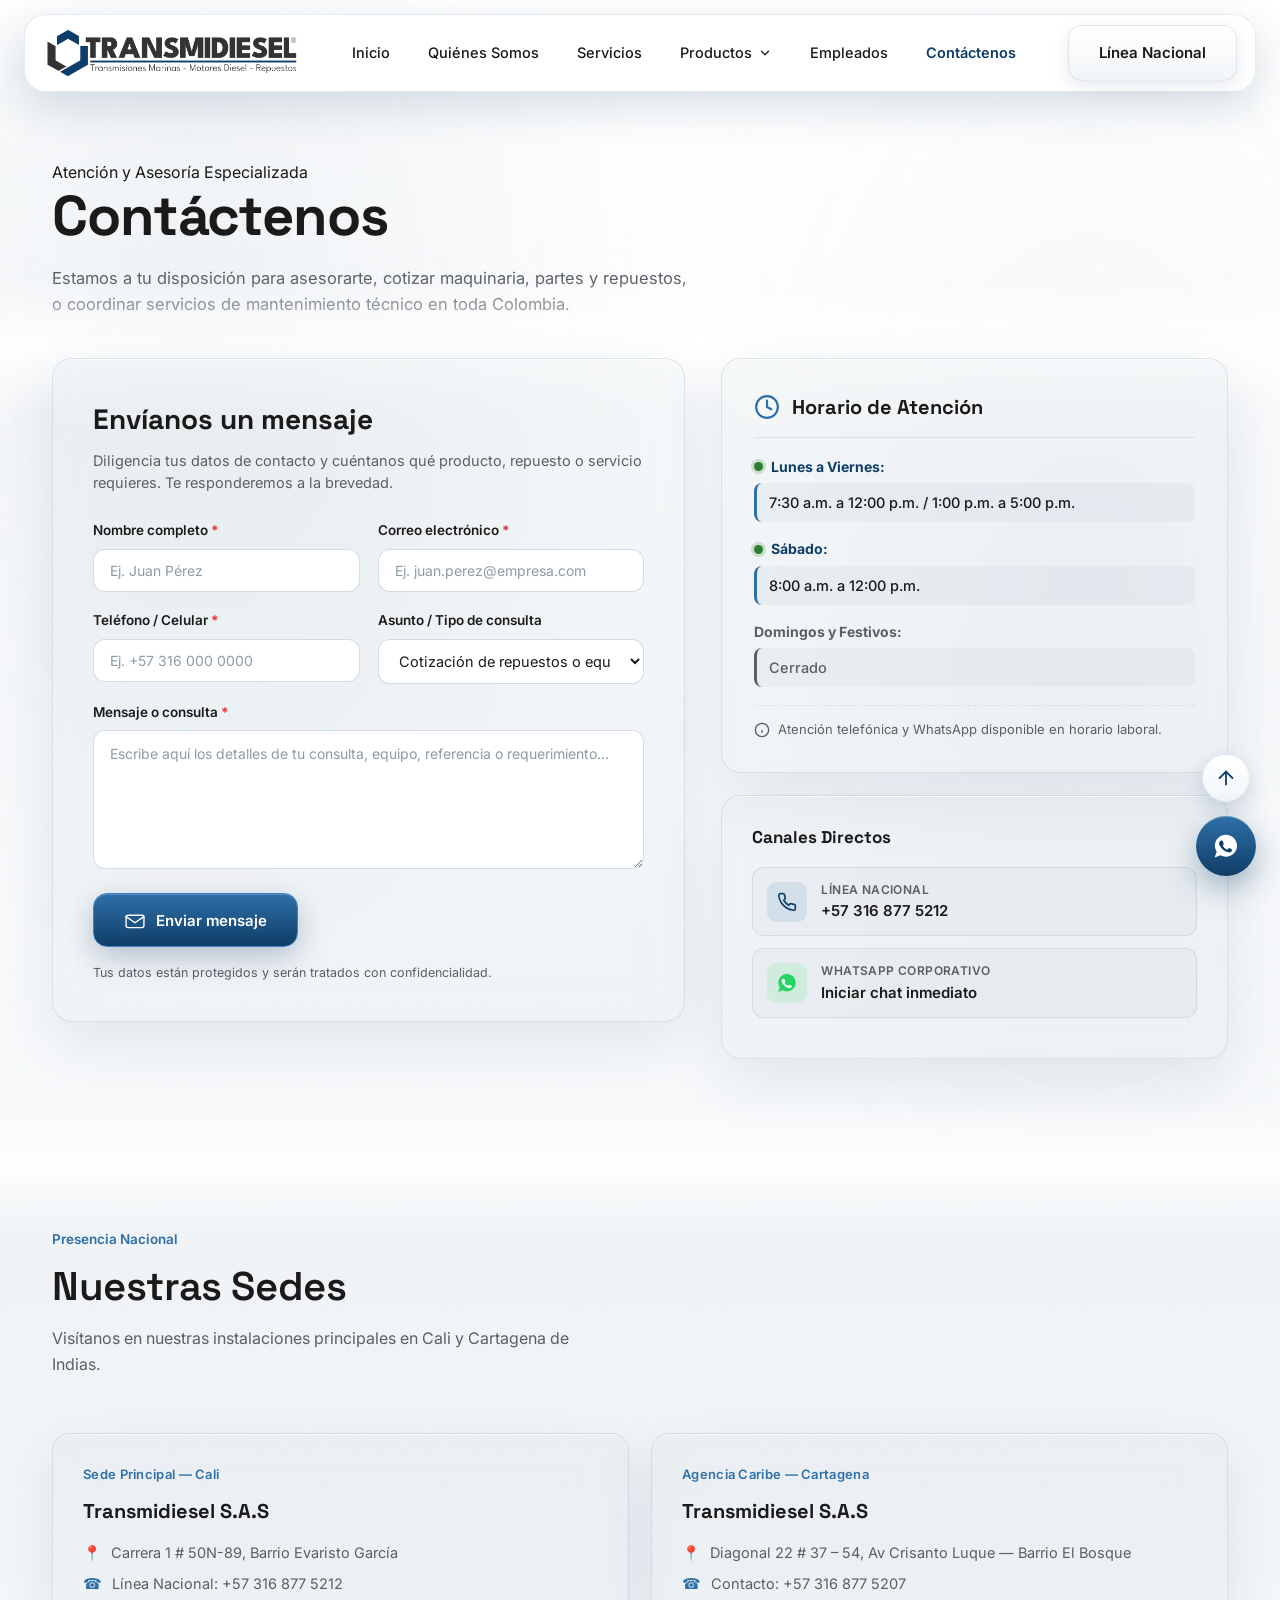
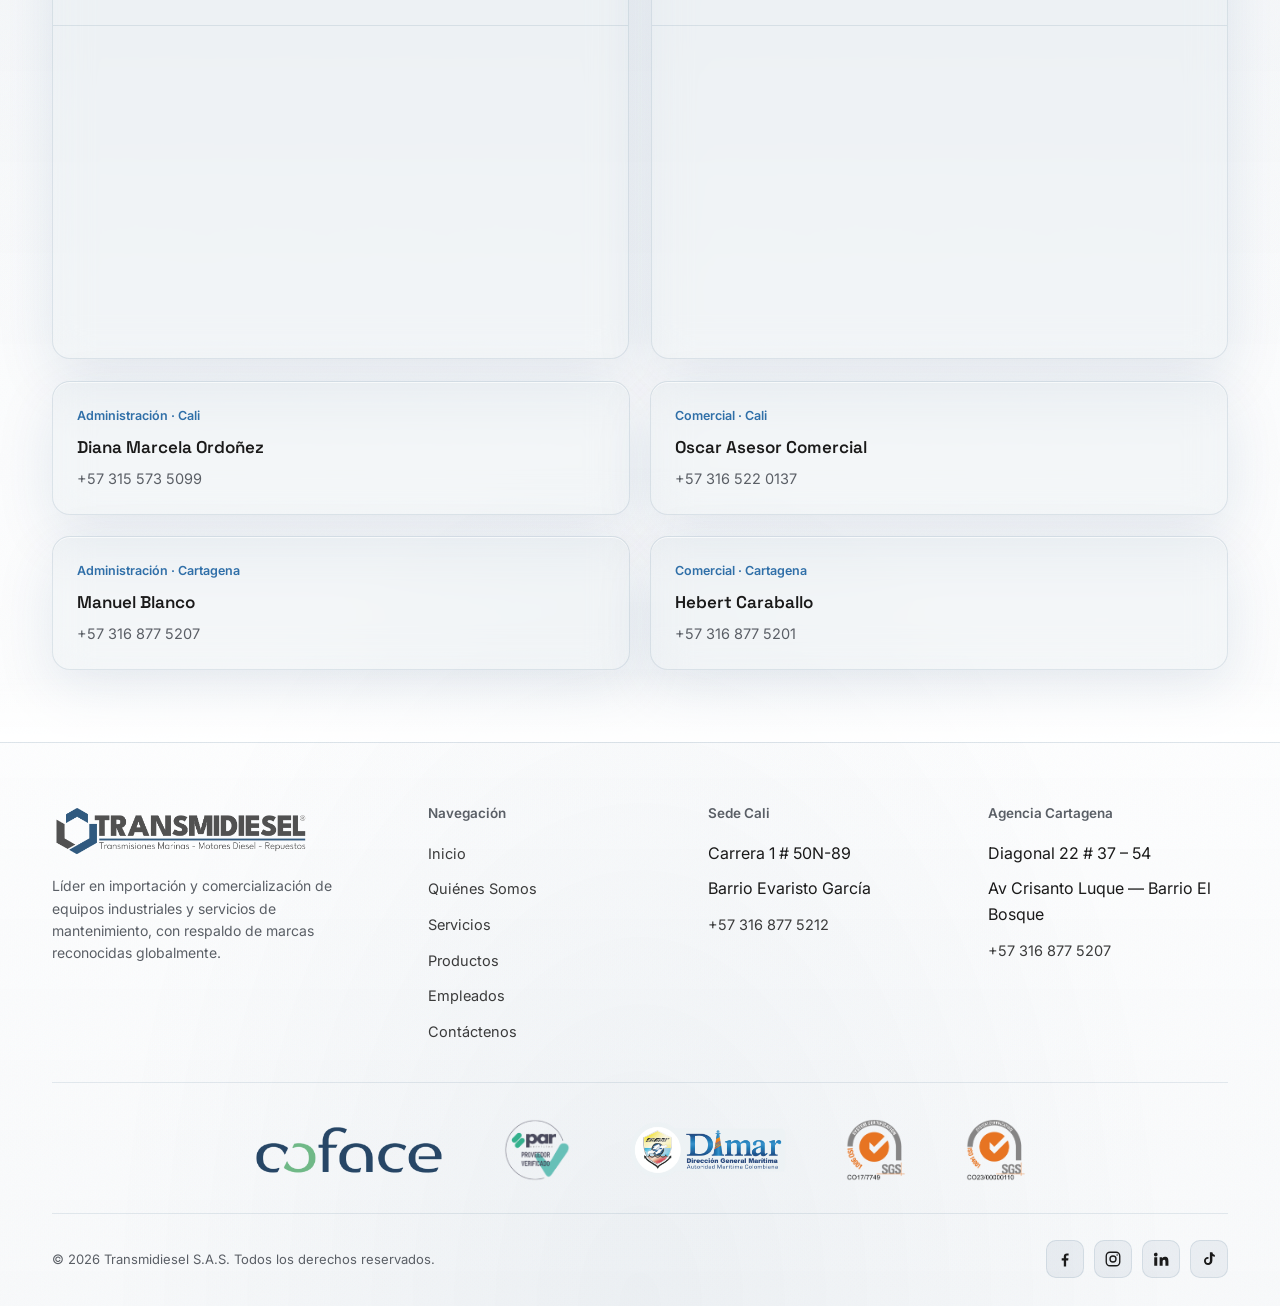
==== contactenos/index.html @ a4038ad3 "Backend admin, API, imagenes hero, carpetas en minuscula y limpieza" ====
<!DOCTYPE html>
<html lang="es">
<head>
<meta charset="UTF-8">
<meta name="viewport" content="width=device-width, initial-scale=1.0">
<title>Contáctenos — Transmidiesel S.A.S</title>
<link rel="preconnect" href="https://fonts.googleapis.com">
<link rel="preconnect" href="https://fonts.gstatic.com" crossorigin>
<link href="https://fonts.googleapis.com/css2?family=Space+Grotesk:wght@400;500;600;700&family=Inter:wght@400;500;600;700&display=swap" rel="stylesheet">
<link rel="stylesheet" href="../styles.css">
<link rel="icon" type="image/png" sizes="32x32" href="../logos/favicon_io/favicon-32x32.png">
<link rel="icon" type="image/png" sizes="16x16" href="../logos/favicon_io/favicon-16x16.png">
<link rel="apple-touch-icon" sizes="180x180" href="../logos/favicon_io/apple-touch-icon.png">
<link rel="manifest" href="../logos/favicon_io/site.webmanifest">
</head>
<body>

<div class="page-transition" id="pageTransition"></div>

<!-- ================= NAVBAR ================= -->
<header class="nav nav-solid" id="navHeader">
  <div class="nav-shell">
    <div class="wrap nav-inner">
      <div class="logo-wrap">
        <a href="../" class="logo-box">
          <img src="../logos/Logo.png" alt="Transmidiesel" onerror="this.style.display='none'; this.nextElementSibling.style.display='flex';">
          <div class="logo-fallback" style="display:none;">LOGO<br>.PNG</div>
        </a>
      </div>
      <nav class="links">
        <a href="../">Inicio</a>
        <a href="../quienes-somos/">Quiénes Somos</a>
        <a href="../servicios/">Servicios</a>
        <a href="../productos/" class="mega-trigger" id="megaBtn" aria-haspopup="true" aria-expanded="false" aria-controls="megaMenu">Productos <svg class="mega-chev" viewBox="0 0 24 24" fill="none" stroke="currentColor" stroke-width="2.2" stroke-linecap="round" stroke-linejoin="round" aria-hidden="true"><path d="m6 9 6 6 6-6"/></svg></a>
        <a href="../empleados/">Empleados</a>
        <a href="./" class="active">Contáctenos</a>
      </nav>
      <div class="nav-cta">
        <a href="tel:+573168775212" class="neu-btn ghost magnetic">Línea Nacional</a>
        <button class="burger" id="burgerBtn" aria-label="Abrir menú"><span></span></button>
      </div>
    </div>

    <!-- MEGA MENÚ · PRODUCTOS -->
    <div class="mega-menu" id="megaMenu" role="region" aria-label="Menú de productos">
      <div class="mega-grid">
        <div class="mega-feature">
          <span class="mega-eyebrow">Catálogo</span>
          <h4>Equipos industriales y repuestos</h4>
          <p>Importación y comercialización de equipos con respaldo de marcas reconocidas globalmente y amplio stock.</p>
          <a href="../productos/" class="mega-feature-btn">Ver todo el catálogo
            <svg viewBox="0 0 24 24" fill="none" stroke="currentColor" stroke-width="2.2" stroke-linecap="round" stroke-linejoin="round" aria-hidden="true"><path d="M5 12h14M13 6l6 6-6 6"/></svg>
          </a>
        </div>

        <div class="mega-cat">
          <div class="mega-cat-title"><span class="mega-ic"><svg viewBox="0 0 24 24" fill="none" stroke="currentColor" stroke-width="1.7" stroke-linecap="round" stroke-linejoin="round" aria-hidden="true"><path d="M3 20l6-8 4 4 8-11"/><path d="M14 5h6v6"/></svg></span><strong>Por sector</strong></div>
          <a href="../productos/#naval">Naval</a>
          <a href="../productos/#agricola">Agrícola</a>
          <a href="../productos/#petrolero">Petrolero</a>
          <a href="../productos/#minero">Minero</a>
          <a href="../productos/" class="view-all">Ver todos</a>
        </div>

        <div class="mega-cat">
          <div class="mega-cat-title"><span class="mega-ic"><svg viewBox="0 0 24 24" fill="none" stroke="currentColor" stroke-width="1.7" stroke-linecap="round" stroke-linejoin="round" aria-hidden="true"><path d="M12 3 4 7v6c0 4 3.4 7 8 8 4.6-1 8-4 8-8V7l-8-4z"/><path d="m9 12 2 2 4-4"/></svg></span><strong>Marcas</strong></div>
          <a href="../productos/#oxe-marine">OXE Marine</a>
          <a href="../productos/#duramax">Duramax®</a>
          <a href="../#marcas">Todas las marcas</a>
          <a href="../productos/" class="view-all">Ver todas</a>
        </div>

        <div class="mega-cat">
          <div class="mega-cat-title"><span class="mega-ic"><svg viewBox="0 0 24 24" fill="none" stroke="currentColor" stroke-width="1.7" stroke-linecap="round" stroke-linejoin="round" aria-hidden="true"><path d="M14.7 6.3a4 4 0 0 0-5.4 5.4L3 18l3 3 6.3-6.3a4 4 0 0 0 5.4-5.4l-2.6 2.6-2.4-.6-.6-2.4 2.6-2.6z"/></svg></span><strong>Servicios</strong></div>
          <a href="../servicios/#reparacion">Reparación y mantenimiento</a>
          <a href="../servicios/#alquiler">Alquiler de equipos</a>
          <a href="../servicios/#repuestos">Venta de equipos y repuestos</a>
          <a href="../servicios/" class="view-all">Ver todos</a>
        </div>

        <div class="mega-special">
          <a href="../contactenos/" class="special-card">
            <span class="mega-ic"><svg viewBox="0 0 24 24" fill="none" stroke="currentColor" stroke-width="1.7" stroke-linecap="round" stroke-linejoin="round" aria-hidden="true"><path d="M4 5h16v11H8l-4 4V5z"/></svg></span>
            <span><strong>Cotiza tu equipo</strong><small>Te asesoramos sin compromiso</small></span>
          </a>
          <a href="../servicios/" class="special-card">
            <span class="mega-ic"><svg viewBox="0 0 24 24" fill="none" stroke="currentColor" stroke-width="1.7" stroke-linecap="round" stroke-linejoin="round" aria-hidden="true"><circle cx="12" cy="12" r="3"/><path d="M12 2v3M12 19v3M2 12h3M19 12h3M4.9 4.9 7 7M17 17l2.1 2.1M19.1 4.9 17 7M7 17l-2.1 2.1"/></svg></span>
            <span><strong>Servicio técnico</strong><small>Taller y soporte especializado</small></span>
          </a>
        </div>
      </div>
    </div>
  </div>
</header>

<div class="page-content" id="pageContent">

<div class="bg-mesh"></div>
<div class="grain"></div>
<div class="cursor-glow" id="cursorGlow"></div>

<!-- ================= HERO ================= -->
<section class="page-hero contact-hero">
  <div class="wrap">
    <span class="kicker">Atención y Asesoría Especializada</span>
    <h1>Contáctenos</h1>
    <p>Estamos a tu disposición para asesorarte, cotizar maquinaria, partes y repuestos, o coordinar servicios de mantenimiento técnico en toda Colombia.</p>
  </div>
</section>

<!-- ================= FORMULARIO + HORARIOS ================= -->
<section style="padding-top:10px;padding-bottom:50px;">
  <div class="wrap">
    <div class="contact-main-grid">

      <!-- Columna Izquierda: Formulario conectado a Google Sheets y Correo -->
      <div class="contact-form-card glass reveal">
        <h2>Envíanos un mensaje</h2>
        <p class="form-desc">Diligencia tus datos de contacto y cuéntanos qué producto, repuesto o servicio requieres. Te responderemos a la brevedad.</p>

        <form id="contactForm" novalidate>
          <div class="form-row">
            <div class="form-group">
              <label for="nombre" class="form-label">Nombre completo <span class="form-req">*</span></label>
              <input type="text" id="nombre" name="nombre" class="form-input" placeholder="Ej. Juan Pérez" required>
            </div>
            <div class="form-group">
              <label for="correo" class="form-label">Correo electrónico <span class="form-req">*</span></label>
              <input type="email" id="correo" name="correo" class="form-input" placeholder="Ej. juan.perez@empresa.com" required>
            </div>
          </div>

          <div class="form-row">
            <div class="form-group">
              <label for="telefono" class="form-label">Teléfono / Celular <span class="form-req">*</span></label>
              <input type="tel" id="telefono" name="telefono" class="form-input" placeholder="Ej. +57 316 000 0000" required>
            </div>
            <div class="form-group">
              <label for="asunto" class="form-label">Asunto / Tipo de consulta</label>
              <select id="asunto" name="asunto" class="form-select">
                <option value="Cotización de repuestos o equipos">Cotización de repuestos o equipos</option>
                <option value="Mantenimiento y taller de servicios">Mantenimiento y taller de servicios</option>
                <option value="Consulta sobre marcas distribuidas">Consulta sobre marcas distribuidas</option>
                <option value="Asesoría técnica industrial o marina">Asesoría técnica industrial o marina</option>
                <option value="Otra consulta">Otra consulta</option>
              </select>
            </div>
          </div>

          <div class="form-group">
            <label for="mensaje" class="form-label">Mensaje o consulta <span class="form-req">*</span></label>
            <textarea id="mensaje" name="mensaje" class="form-textarea" rows="5" placeholder="Escribe aquí los detalles de tu consulta, equipo, referencia o requerimiento..." required></textarea>
          </div>

          <div class="form-actions">
            <button type="submit" class="neu-btn primary magnetic send-btn" id="submitBtn">
              <span class="send-icon" aria-hidden="true">
                <!-- Sobre cerrado -->
                <svg class="ic-envelope" viewBox="0 0 32 32" fill="none">
                  <rect x="3" y="9" width="26" height="18" rx="3" stroke="currentColor" stroke-width="2"/>
                  <path class="envelope-flap" d="M3 11l13 9 13-9" stroke="currentColor" stroke-width="2" stroke-linecap="round" stroke-linejoin="round"/>
                </svg>
                <!-- Líneas de movimiento -->
                <span class="speed-lines">
                  <span></span><span></span><span></span>
                </span>
                <!-- Check de éxito -->
                <svg class="ic-check" viewBox="0 0 32 32" fill="none">
                  <path d="M6 17l6 6 14-14" stroke="currentColor" stroke-width="3" stroke-linecap="round" stroke-linejoin="round"/>
                </svg>
              </span>
              <span id="btnText">Enviar mensaje</span>
            </button>
            <span style="font-size:12.5px;color:var(--metal-light);">Tus datos están protegidos y serán tratados con confidencialidad.</span>
          </div>

          <!-- Mensajes dinámicos de estado -->
          <div id="formStatus" class="form-status" style="display:none;" role="alert"></div>
        </form>
      </div>

      <!-- Columna Derecha: Horarios de atención y canales directos -->
      <div class="contact-side-stack reveal">

        <!-- Tarjeta de Horario de Atención -->
        <div class="hours-card glass">
          <div class="hours-head">
            <svg viewBox="0 0 24 24" width="26" height="26" fill="none" stroke="currentColor" stroke-width="2" stroke-linecap="round" stroke-linejoin="round" aria-hidden="true">
              <circle cx="12" cy="12" r="10"/>
              <polyline points="12 6 12 12 16 14"/>
            </svg>
            <h3>Horario de Atención</h3>
          </div>

          <div class="hours-list">
            <div class="hours-item">
              <span class="hours-day">
                <span class="hours-dot-online"></span> Lunes a Viernes:
              </span>
              <span class="hours-time">7:30 a.m. a 12:00 p.m. / 1:00 p.m. a 5:00 p.m.</span>
            </div>

            <div class="hours-item">
              <span class="hours-day">
                <span class="hours-dot-online"></span> Sábado:
              </span>
              <span class="hours-time">8:00 a.m. a 12:00 p.m.</span>
            </div>

            <div class="hours-item">
              <span class="hours-day" style="color:var(--metal-light);">
                Domingos y Festivos:
              </span>
              <span class="hours-time" style="background:rgba(120,140,160,0.06);border-left-color:var(--metal-light);color:var(--metal-light);">
                Cerrado
              </span>
            </div>
          </div>

          <div class="hours-note">
            <svg viewBox="0 0 24 24" width="16" height="16" fill="none" stroke="currentColor" stroke-width="2"><circle cx="12" cy="12" r="10"/><line x1="12" y1="16" x2="12" y2="12"/><line x1="12" y1="8" x2="12.01" y2="8"/></svg>
            <span>Atención telefónica y WhatsApp disponible en horario laboral.</span>
          </div>
        </div>

        <!-- Tarjeta de Canales Rápidos -->
        <div class="quick-channels-card glass">
          <h4>Canales Directos</h4>

          <a href="tel:+573168775212" class="channel-row">
            <div class="channel-ic">
              <svg viewBox="0 0 24 24" width="20" height="20" fill="none" stroke="currentColor" stroke-width="2" stroke-linecap="round" stroke-linejoin="round"><path d="M22 16.92v3a2 2 0 0 1-2.18 2 19.79 19.79 0 0 1-8.63-3.07 19.5 19.5 0 0 1-6-6 19.79 19.79 0 0 1-3.07-8.67A2 2 0 0 1 4.11 2h3a2 2 0 0 1 2 1.72 12.84 12.84 0 0 0 .7 2.81 2 2 0 0 1-.45 2.11L8.09 9.91a16 16 0 0 0 6 6l1.27-1.27a2 2 0 0 1 2.11-.45 12.84 12.84 0 0 0 2.81.7A2 2 0 0 1 22 16.92z"/></svg>
            </div>
            <div class="channel-info">
              <span class="channel-title">Línea Nacional</span>
              <span class="channel-val">+57 316 877 5212</span>
            </div>
          </a>

          <a href="https://wa.me/573168775212" target="_blank" rel="noopener" class="channel-row">
            <div class="channel-ic" style="background:rgba(37,211,102,0.12);color:#25d366;">
              <svg viewBox="0 0 32 32" width="22" height="22" fill="currentColor"><path d="M16 3C9 3 3.3 8.6 3.3 15.5c0 2.6.8 5 2.1 7L3 29l6.7-2.3c1.9 1 4.1 1.6 6.3 1.6 7 0 12.7-5.6 12.7-12.5S23 3 16 3z"/><path d="M12.1 10.4c-.3-.7-.6-.7-.9-.7h-.7c-.3 0-.7.1-1 .5-.3.4-1.3 1.2-1.3 3s1.3 3.5 1.5 3.7c.2.3 2.5 4 6.2 5.5 3 1.2 3.6 1 4.3.9.7-.1 2.1-.8 2.4-1.6.3-.8.3-1.5.2-1.6-.1-.2-.3-.3-.7-.5s-2.1-1.1-2.4-1.2c-.3-.1-.6-.2-.8.2-.2.4-.9 1.2-1.1 1.4-.2.2-.4.3-.7.1-.4-.2-1.5-.6-2.8-1.8-1-1-1.7-2.1-1.9-2.5-.2-.4 0-.6.2-.8l.5-.6c.1-.2.2-.3.3-.5.1-.2 0-.4 0-.6 0-.2-.7-1.9-1-2.7z" fill="#ffffff"/></svg>
            </div>
            <div class="channel-info">
              <span class="channel-title">WhatsApp Corporativo</span>
              <span class="channel-val">Iniciar chat inmediato</span>
            </div>
          </a>
        </div>

      </div>

    </div>
  </div>
</section>

<!-- ================= SEDES CON MAPAS ================= -->
<section class="tint" style="padding-top:60px;">
  <div class="wrap">
    <div class="section-head reveal">
      <span class="kicker">Presencia Nacional</span>
      <h2>Nuestras Sedes</h2>
      <p>Visítanos en nuestras instalaciones principales en Cali y Cartagena de Indias.</p>
    </div>

    <div class="sede-grid">
      <!-- Sede Cali -->
      <div class="sede-card glass reveal">
        <div class="sede-info">
          <span class="sede-kicker">Sede Principal — Cali</span>
          <h3>Transmidiesel S.A.S</h3>
          <div class="sede-line"><span class="ic">📍</span> Carrera 1 # 50N-89, Barrio Evaristo García</div>
          <div class="sede-line"><span class="ic">☎</span> Línea Nacional: +57 316 877 5212</div>
        </div>
        <div class="sede-map">
          <iframe src="https://www.google.com/maps/embed?pb=!1m18!1m12!1m3!1d3982.480851922681!2d-76.50763982416072!3d3.475367796499033!2m3!1f0!2f0!3f0!3m2!1i1024!2i768!4f13.1!3m3!1m2!1s0x8e30a62cfff209bb%3A0xbefb05c4becedb21!2sTransmidiesel%20Cali!5e0!3m2!1ses!2sco!4v1789768178789!5m2!1ses!2sco" width="600" height="450" style="border:0;" allowfullscreen="" loading="lazy" referrerpolicy="strict-origin-when-cross-origin" title="Mapa Sede Cali"></iframe>
        </div>
      </div>

      <!-- Sede Cartagena -->
      <div class="sede-card glass reveal">
        <div class="sede-info">
          <span class="sede-kicker">Agencia Caribe — Cartagena</span>
          <h3>Transmidiesel S.A.S</h3>
          <div class="sede-line"><span class="ic">📍</span> Diagonal 22 # 37 – 54, Av Crisanto Luque — Barrio El Bosque</div>
          <div class="sede-line"><span class="ic">☎</span> Contacto: +57 316 877 5207</div>
        </div>
        <div class="sede-map">
          <iframe src="https://www.google.com/maps/embed?pb=!1m18!1m12!1m3!1d245.26278235061307!2d-75.52076325154513!3d10.405325076502088!2m3!1f0!2f0!3f0!3m2!1i1024!2i768!4f13.1!3m3!1m2!1s0x8ef6258ebc8a871b%3A0xaf5182d52c8b5cd9!2sTransmidiesel%20Cartagena!5e0!3m2!1ses!2sco!4v1790352927681!5m2!1ses!2sco" width="600" height="450" style="border:0;" allowfullscreen="" loading="lazy" referrerpolicy="strict-origin-when-cross-origin" title="Mapa Sede Cartagena"></iframe>
        </div>
      </div>
    </div>

    <!-- Contactos de asesores -->
    <div class="contact-grid">
      <div class="contact-card glass reveal">
        <div class="role">Administración · Cali</div>
        <div class="person">Diana Marcela Ordoñez</div>
        <div class="phone"><a href="tel:+573155735099">+57 315 573 5099</a></div>
      </div>
      <div class="contact-card glass reveal">
        <div class="role">Comercial · Cali</div>
        <div class="person">Oscar Asesor Comercial</div>
        <div class="phone"><a href="tel:+573165220137">+57 316 522 0137</a></div>
      </div>
      <div class="contact-card glass reveal">
        <div class="role">Administración · Cartagena</div>
        <div class="person">Manuel Blanco</div>
        <div class="phone"><a href="tel:+573168775207">+57 316 877 5207</a></div>
      </div>
      <div class="contact-card glass reveal">
        <div class="role">Comercial · Cartagena</div>
        <div class="person">Hebert Caraballo</div>
        <div class="phone"><a href="tel:+573168775201">+57 316 877 5201</a></div>
      </div>
    </div>
  </div>
</section>

<!-- ================= FOOTER ================= -->
<footer>
  <div class="wrap">
    <div class="footer-grid">
      <div>
        <div class="logo-wrap" style="margin-bottom:16px;">
          <a href="../" class="logo-box">
            <img src="../logos/Logo.png" alt="Transmidiesel" onerror="this.style.display='none'; this.nextElementSibling.style.display='flex';">
            <div class="logo-fallback" style="display:none;">LOGO<br>.PNG</div>
          </a>
        </div>
        <p style="color:var(--metal-light);font-size:14px;max-width:320px;">
          Líder en importación y comercialización de equipos industriales y servicios de mantenimiento, con respaldo de marcas reconocidas globalmente.
        </p>
      </div>
      <div>
        <h4>Navegación</h4>
        <ul>
          <li><a href="../">Inicio</a></li>
          <li><a href="../quienes-somos/">Quiénes Somos</a></li>
          <li><a href="../servicios/">Servicios</a></li>
          <li><a href="../productos/">Productos</a></li>
          <li><a href="../empleados/">Empleados</a></li>
          <li><a href="./">Contáctenos</a></li>
        </ul>
      </div>
      <div>
        <h4>Sede Cali</h4>
        <ul>
          <li>Carrera 1 # 50N-89</li>
          <li>Barrio Evaristo García</li>
          <li><a href="tel:+573168775212">+57 316 877 5212</a></li>
        </ul>
      </div>
      <div>
        <h4>Agencia Cartagena</h4>
        <ul>
          <li>Diagonal 22 # 37 – 54</li>
          <li>Av Crisanto Luque — Barrio El Bosque</li>
          <li><a href="tel:+573168775207">+57 316 877 5207</a></li>
        </ul>
      </div>
    </div>

    <!-- Fila de certificados organizada en la parte inferior -->
    <div class="footer-certs-strip">
      <div class="footer-certs">
        <a href="https://drive.google.com/file/d/1tUCS5XpRbFDOzavGLTw8GLl5oagov1KM/view" target="_blank" rel="noopener" class="footer-cert" aria-label="Certificación Coface" title="Certificado Coface">
          <img src="../Certificados/coface.png" alt="Coface">
        </a>
        <a href="https://drive.google.com/file/d/19A8tL2YiLWpuYOBLWedSsei4WFTLczVw/view" target="_blank" rel="noopener" class="footer-cert" aria-label="Certificación PAR Servicios" title="Certificado PAR Servicios">
          <img src="../Certificados/par.png" alt="PAR">
        </a>
        <a href="https://drive.google.com/file/d/1pvsPGOfZW7c02YCRyURUdB-tuwCg8caQ/view" target="_blank" rel="noopener" class="footer-cert" aria-label="Licencia DIMAR" title="Licencia DIMAR">
          <img src="../Certificados/dimar logo.png" alt="DIMAR">
        </a>
        <a href="https://www.sgs.com/en/certified-clients-and-products/verify-certificate?id=5d58a8f4-052a-4752-a21d-c325ac1fa388" target="_blank" rel="noopener" class="footer-cert" aria-label="Certificación SGS ISO 9001" title="Certificación SGS ISO 9001">
          <img src="../Certificados/ISO-9001.png" alt="ISO 9001">
        </a>
        <a href="https://www.sgs.com/en/certified-clients-and-products/verify-certificate?id=2b3816a8-7ab1-468b-b4c7-d334e0a2586e" target="_blank" rel="noopener" class="footer-cert" aria-label="Certificación SGS ISO 14001" title="Certificación SGS ISO 14001">
          <img src="../Certificados/ISO-14001.png" alt="ISO 14001">
        </a>
      </div>
    </div>

    <div class="footer-bottom">
      <span>© 2026 Transmidiesel S.A.S. Todos los derechos reservados.</span>
      <div class="social-row" aria-label="Redes sociales Transmidiesel">
        <a href="https://www.facebook.com/Transmidiesel" target="_blank" rel="noopener" aria-label="Facebook" title="Facebook">
          <svg viewBox="0 0 24 24" width="18" height="18" fill="currentColor" aria-hidden="true"><path d="M13.5 22v-8h2.7l.4-3.1h-3.1V8.9c0-.9.3-1.5 1.6-1.5h1.7V4.6c-.3 0-1.3-.1-2.4-.1-2.4 0-4 1.5-4 4.1v2.3H7.6V14h2.8v8h3.1z"/></svg>
        </a>
        <a href="https://www.instagram.com/transmidiesel/" target="_blank" rel="noopener" aria-label="Instagram" title="Instagram">
          <svg viewBox="0 0 24 24" width="18" height="18" fill="none" stroke="currentColor" stroke-width="1.8" stroke-linecap="round" stroke-linejoin="round" aria-hidden="true"><rect x="3" y="3" width="18" height="18" rx="5"/><circle cx="12" cy="12" r="4"/><circle cx="17.5" cy="6.5" r="1" fill="currentColor" stroke="none"/></svg>
        </a>
        <a href="https://www.linkedin.com/company/transmidiesel/" target="_blank" rel="noopener" aria-label="LinkedIn" title="LinkedIn">
          <svg viewBox="0 0 24 24" width="18" height="18" fill="currentColor" aria-hidden="true"><path d="M4.98 3.5A2.5 2.5 0 1 0 5 8.5a2.5 2.5 0 0 0-.02-5zM3 9.5h4V21H3V9.5zm6.5 0h3.8v1.6h.05c.53-1 1.83-2.05 3.77-2.05 4.03 0 4.78 2.65 4.78 6.1V21h-4v-5.2c0-1.24-.02-2.84-1.73-2.84-1.73 0-2 1.35-2 2.75V21h-4V9.5z"/></svg>
        </a>
        <a href="https://www.tiktok.com/@transmidiesel" target="_blank" rel="noopener" aria-label="TikTok" title="TikTok">
          <svg viewBox="0 0 24 24" width="18" height="18" fill="currentColor" aria-hidden="true"><path d="M16.5 3c.3 1.9 1.4 3.2 3.3 3.5v2.4c-1.2.1-2.3-.2-3.3-.9v6.4c0 3.3-2.6 5.6-5.6 5.6S5.3 17.7 5.3 14.6c0-2.9 2.2-5.3 5.2-5.3.3 0 .5 0 .8.1v2.5c-.3-.1-.5-.1-.8-.1-1.5 0-2.7 1.2-2.7 2.8 0 1.6 1.2 2.7 2.7 2.7 1.5 0 2.7-1.1 2.7-2.7V3h3.3z"/></svg>
        </a>
      </div>
    </div>
  </div>
</footer>

</div>
<!-- ↑ cierra .page-content -->

<!-- ================= WHATSAPP MODULE ================= -->
<div class="wa-float" id="waFloat">
  <div class="wa-panel glass" id="waPanel">
    <div class="wa-head">
      <div class="wa-logo">
        <img src="../logos/favicon_io/android-chrome-512x512.png" alt="Transmidiesel" onerror="this.style.display='none'; this.nextElementSibling.style.display='flex';">
        <div class="logo-fallback" style="display:none;font-size:8px;">LOGO</div>
      </div>
      <div>
        <div class="wa-title">TMD - Línea Nacional</div>
        <div class="wa-sub">Hola! Somos Transmidiesel S.A.S.</div>
      </div>
    </div>
    <div class="wa-body">
      <div class="wa-bubble"><strong>Hola! somos Transmidiesel S.A.S.</strong><br>Es un placer asesorarte; ¿cómo podemos ayudarte?</div>
      <a href="https://wa.me/573168775212" target="_blank" class="neu-btn primary magnetic" style="width:100%;justify-content:center;">Iniciar conversación</a>
    </div>
  </div>

  <button class="back-top magnetic" id="backTop" aria-label="Volver arriba" title="Volver arriba">
    <svg viewBox="0 0 24 24" fill="none" stroke="currentColor" stroke-width="2" stroke-linecap="round" stroke-linejoin="round" aria-hidden="true"><path d="M12 19V5"/><path d="M5 12l7-7 7 7"/></svg>
  </button>

  <button class="wa-fab magnetic" id="waFab" aria-label="Abrir WhatsApp">
    <svg viewBox="0 0 32 32" fill="none"><path d="M16 3C9 3 3.3 8.6 3.3 15.5c0 2.6.8 5 2.1 7L3 29l6.7-2.3c1.9 1 4.1 1.6 6.3 1.6 7 0 12.7-5.6 12.7-12.5S23 3 16 3z" fill="#ffffff"/><path d="M12.1 10.4c-.3-.7-.6-.7-.9-.7h-.7c-.3 0-.7.1-1 .5-.3.4-1.3 1.2-1.3 3s1.3 3.5 1.5 3.7c.2.3 2.5 4 6.2 5.5 3 1.2 3.6 1 4.3.9.7-.1 2.1-.8 2.4-1.6.3-.8.3-1.5.2-1.6-.1-.2-.3-.3-.7-.5s-2.1-1.1-2.4-1.2c-.3-.1-.6-.2-.8.2-.2.4-.9 1.2-1.1 1.4-.2.2-.4.3-.7.1-.4-.2-1.5-.6-2.8-1.8-1-1-1.7-2.1-1.9-2.5-.2-.4 0-.6.2-.8l.5-.6c.1-.2.2-.3.3-.5.1-.2 0-.4 0-.6 0-.2-.7-1.9-1-2.7z" fill="var(--accent)"/></svg>
  </button>

  <div class="wa-socials" id="waSocials" aria-label="Redes sociales Transmidiesel">
    <a href="https://www.facebook.com/Transmidiesel" target="_blank" rel="noopener" class="wa-social-btn" aria-label="Facebook" title="Facebook">
      <svg viewBox="0 0 24 24" fill="currentColor"><path d="M13.5 22v-8h2.7l.4-3.1h-3.1V8.9c0-.9.3-1.5 1.6-1.5h1.7V4.6c-.3 0-1.3-.1-2.4-.1-2.4 0-4 1.5-4 4.1v2.3H7.6V14h2.8v8h3.1z"/></svg>
    </a>
    <a href="https://www.instagram.com/transmidiesel/" target="_blank" rel="noopener" class="wa-social-btn" aria-label="Instagram" title="Instagram">
      <svg viewBox="0 0 24 24" fill="none" stroke="currentColor" stroke-width="1.8" stroke-linecap="round" stroke-linejoin="round"><rect x="3" y="3" width="18" height="18" rx="5"/><circle cx="12" cy="12" r="4"/><circle cx="17.5" cy="6.5" r="1" fill="currentColor" stroke="none"/></svg>
    </a>
    <a href="https://www.tiktok.com/@transmidiesel" target="_blank" rel="noopener" class="wa-social-btn" aria-label="TikTok" title="TikTok">
      <svg viewBox="0 0 24 24" fill="currentColor"><path d="M16.5 3c.3 1.9 1.4 3.2 3.3 3.5v2.4c-1.2.1-2.3-.2-3.3-.9v6.4c0 3.3-2.6 5.6-5.6 5.6S5.3 17.7 5.3 14.6c0-2.9 2.2-5.3 5.2-5.3.3 0 .5 0 .8.1v2.5c-.3-.1-.5-.1-.8-.1-1.5 0-2.7 1.2-2.7 2.8 0 1.6 1.2 2.7 2.7 2.7 1.5 0 2.7-1.1 2.7-2.7V3h3.3z"/></svg>
    </a>
    <a href="https://www.linkedin.com/company/transmidiesel/" target="_blank" rel="noopener" class="wa-social-btn" aria-label="LinkedIn" title="LinkedIn">
      <svg viewBox="0 0 24 24" fill="currentColor"><path d="M4.98 3.5A2.5 2.5 0 1 0 5 8.5a2.5 2.5 0 0 0-.02-5zM3 9.5h4V21H3V9.5zm6.5 0h3.8v1.6h.05c.53-1 1.83-2.05 3.77-2.05 4.03 0 4.78 2.65 4.78 6.1V21h-4v-5.2c0-1.24-.02-2.84-1.73-2.84-1.73 0-2 1.35-2 2.75V21h-4V9.5z"/></svg>
    </a>
  </div>
</div>

<script src="../script.js" defer></script>

<!-- ================= SCRIPT DEL FORMULARIO CON GOOGLE APPS SCRIPT ================= -->
<script>
  // =========================================================================
  // CONFIGURACIÓN DE CONEXIÓN CON GOOGLE APPS SCRIPT
  // =========================================================================
  const APPS_SCRIPT_URL = "https://script.google.com/macros/s/AKfycbwTtIIoIoQ5P7vEWPH4T6ybujcnbQAE1SMmQ1D8hmL3PNjdc5ae5vttzKngxOdNjSDo/exec";

  const form = document.getElementById('contactForm');
  const submitBtn = document.getElementById('submitBtn');
  const btnText = document.getElementById('btnText');
  const formStatus = document.getElementById('formStatus');

  form.addEventListener('submit', async function(e) {
    e.preventDefault();

    const nombre = document.getElementById('nombre').value.trim();
    const correo = document.getElementById('correo').value.trim();
    const telefono = document.getElementById('telefono').value.trim();
    const asunto = document.getElementById('asunto').value;
    const mensaje = document.getElementById('mensaje').value.trim();

    if (!nombre || !correo || !telefono || !mensaje) {
      showStatus('error', 'Por favor diligencia todos los campos obligatorios (*) antes de enviar.');
      return;
    }

    // Validación básica de correo
    const emailRegex = /^[^\s@]+@[^\s@]+\.[^\s@]+$/;
    if (!emailRegex.test(correo)) {
      showStatus('error', 'Por favor ingresa un correo electrónico válido.');
      return;
    }

    // Estado cargando
    setButtonState('sending');
    formStatus.style.display = 'none';

    const payload = {
      nombre: nombre,
      correo: correo,
      telefono: telefono,
      asunto: asunto,
      mensaje: mensaje
    };

    try {
      // Envío compatible con Google Apps Script sin bloqueo de CORS
      await fetch(APPS_SCRIPT_URL, {
        method: 'POST',
        mode: 'no-cors',
        headers: {
          'Content-Type': 'text/plain;charset=utf-8'
        },
        body: JSON.stringify(payload)
      });

      setButtonState('sent');
      showStatus('success', '<strong>¡Tu mensaje ha sido enviado con éxito!</strong><br>Gracias por contactar a Transmidiesel S.A.S. Un asesor comercial revisará tu solicitud y te responderá a la brevedad.');
      form.reset();

    } catch (err) {
      console.error('Error al enviar formulario:', err);
      setButtonState('error');
      showStatus('error', 'Hubo un inconveniente al conectar con el servidor. Por favor intenta nuevamente o comunícate directamente por WhatsApp o a nuestra Línea Nacional: +57 316 877 5212.');
    }
  });

  // Estados del botón: normal, enviando, enviado, error
  function setButtonState(state) {
    // Limpiamos todas las clases de estado
    submitBtn.classList.remove('is-sending', 'is-sent', 'is-error');

    if (state === 'sending') {
      submitBtn.disabled = true;
      submitBtn.style.opacity = '0.85';
      btnText.textContent = 'Enviando...';
      submitBtn.classList.add('is-sending');
    } else if (state === 'sent') {
      submitBtn.disabled = false;
      submitBtn.style.opacity = '1';
      btnText.textContent = '¡Mensaje enviado!';
      submitBtn.classList.add('is-sent');

      // Volver al estado normal después de 3 segundos
      setTimeout(() => {
        submitBtn.classList.remove('is-sent');
        btnText.textContent = 'Enviar mensaje';
      }, 3000);
    } else if (state === 'error') {
      submitBtn.disabled = false;
      submitBtn.style.opacity = '1';
      btnText.textContent = 'Error, reintentar';
      submitBtn.classList.add('is-error');

      // Volver al estado normal después de 3 segundos
      setTimeout(() => {
        submitBtn.classList.remove('is-error');
        btnText.textContent = 'Enviar mensaje';
      }, 3000);
    } else {
      // Estado normal
      submitBtn.disabled = false;
      submitBtn.style.opacity = '1';
      btnText.textContent = 'Enviar mensaje';
    }
  }

  function showStatus(type, html) {
    formStatus.className = 'form-status ' + type;
    const icon = type === 'success' ? '✅' : '⚠️';
    formStatus.innerHTML = '<span class="ic-status">' + icon + '</span><div>' + html + '</div>';
    formStatus.style.display = 'flex';
    formStatus.scrollIntoView({ behavior: 'smooth', block: 'nearest' });
  }
</script>

</body>
</html>
---- styles.css ----
/* =========================================================
   TRANSMIDIESEL — Hoja de estilos (versión fondo blanco)
   Paleta corporativa: Navy #0F3E68 · Blanco #FFFFFF · Carbón #343434
   ========================================================= */

:root{
  /* Base clara */
  --carbon:#ffffff;
  --graphite:#f5f6f8;
  --graphite-2:#343434;      /* Gris carbón corporativo exacto */
  --metal:#6b6b6b;
  --metal-light:#5a5f66;     /* Texto secundario sobre blanco */
  --white:#ffffff;

  /* Acento corporativo: Navy */
  --accent:#0f3e68;
  --accent-bright:#2f6fa8;
  --accent-dim:rgba(47,111,168,0.12);

  /* Glass sobre fondo claro */
  --glass-bg:rgba(15,62,104,0.03);
  --glass-bg-strong:rgba(15,62,104,0.06);
  --glass-border:rgba(15,62,104,0.10);
  --shadow-soft: 0 20px 60px rgba(15,62,104,0.10);

  --text-primary:#1a1a1a;    /* Texto principal oscuro */
  --ease: cubic-bezier(.22,.9,.32,1);
  --font-display:'Space Grotesk', sans-serif;
  --font-body:'Inter', sans-serif;
}

*{box-sizing:border-box;}
html{scroll-behavior:smooth;}
body{
  margin:0;
  background:var(--carbon);
  color:var(--text-primary);
  font-family:var(--font-body);
  line-height:1.6;
  overflow-x:hidden;
}
img{max-width:100%;display:block;}
a{color:inherit;text-decoration:none;}
::selection{background:var(--accent-bright);color:#ffffff;}

@media (prefers-reduced-motion: reduce){
  *{animation-duration:0.001ms !important; animation-iteration-count:1 !important; transition-duration:0.001ms !important; scroll-behavior:auto !important;}
}

/* ---------- Ambient background (claro) ---------- */
.bg-mesh{
  position:fixed;inset:0;z-index:0;pointer-events:none;
  background:
    radial-gradient(ellipse 60% 40% at 15% 10%, rgba(15,62,104,0.06), transparent 60%),
    radial-gradient(ellipse 50% 40% at 85% 20%, rgba(120,140,160,0.05), transparent 60%),
    radial-gradient(ellipse 70% 50% at 50% 100%, rgba(15,62,104,0.05), transparent 60%),
    linear-gradient(180deg, #ffffff 0%, #f7f9fb 40%, #ffffff 100%);
  animation:meshDrift 18s ease-in-out infinite alternate;
}
@keyframes meshDrift{
  0%{filter:hue-rotate(0deg) brightness(1);}
  100%{filter:hue-rotate(4deg) brightness(1.02);}
}
.grain{
  position:fixed;inset:0;z-index:1;pointer-events:none;opacity:0.015;
  background-image:url("data:image/svg+xml,%3Csvg xmlns='http://www.w3.org/2000/svg' width='120' height='120'%3E%3Cfilter id='n'%3E%3CfeTurbulence type='fractalNoise' baseFrequency='0.9' numOctaves='2' stitchTiles='stitch'/%3E%3C/filter%3E%3Crect width='100%25' height='100%25' filter='url(%23n)'/%3E%3C/svg%3E");
}
.cursor-glow{
  position:fixed;top:0;left:0;width:420px;height:420px;border-radius:50%;
  background:radial-gradient(circle, rgba(47,111,168,0.10), transparent 70%);
  transform:translate(-50%,-50%);pointer-events:none;z-index:2;
  transition:opacity .3s var(--ease);opacity:0;
}
@media (hover:hover) and (pointer:fine){ .cursor-glow.active{opacity:1;} }

section, header, footer{position:relative;z-index:3;}

.wrap{max-width:1240px;margin:0 auto;padding:0 32px;}
@media (max-width:640px){.wrap{padding:0 20px;}}

/* ---------- Glass / Neumorphic primitives ---------- */
.glass{
  background:var(--glass-bg);
  backdrop-filter:blur(18px);
  -webkit-backdrop-filter:blur(18px);
  border:1px solid var(--glass-border);
  border-radius:18px;
  box-shadow: 0 1px 0 rgba(255,255,255,0.6) inset, var(--shadow-soft);
}
.neu-btn{
  display:inline-flex;align-items:center;gap:10px;
  padding:15px 30px;border-radius:14px;
  font-family:var(--font-body);font-weight:600;font-size:15px;
  border:1px solid var(--glass-border);
  background:linear-gradient(180deg, #ffffff, #f2f5f8);
  box-shadow: 0 6px 18px rgba(15,62,104,0.10), inset 0 1px 0 rgba(255,255,255,0.9);
  cursor:pointer;
  transition: transform .35s var(--ease), box-shadow .35s var(--ease), background .35s var(--ease);
  color:var(--text-primary);
  will-change:transform;
}
.neu-btn:hover{
  transform:translateY(-2px);
  box-shadow: 0 10px 28px rgba(15,62,104,0.15), 0 0 0 1px var(--accent-dim), inset 0 1px 0 rgba(255,255,255,0.9);
}
.neu-btn:active{transform:translateY(0) scale(0.97);}
.neu-btn.primary{
  background:linear-gradient(180deg, var(--accent-bright), var(--accent));
  color:#ffffff;
  border:1px solid #3d82c4;
  box-shadow: 0 10px 30px rgba(15,62,104,0.28), inset 0 1px 0 rgba(255,255,255,0.2);
}
.neu-btn.primary:hover{box-shadow:0 14px 36px rgba(15,62,104,0.38), inset 0 1px 0 rgba(255,255,255,0.25);}

/* =========================================================
   NAVBAR FLOTANTE
   ========================================================= */
header.nav{
  position:fixed;top:0;left:0;right:0;z-index:50;
  padding:14px 24px;
  pointer-events:none;
}
header.nav .nav-shell{
  max-width:1240px;
  margin:0 auto;
  background:rgba(255,255,255,0.85);
  backdrop-filter:blur(20px);
  -webkit-backdrop-filter:blur(20px);
  border:1px solid var(--glass-border);
  border-radius:22px;
  box-shadow:0 10px 40px rgba(15,62,104,0.10), 0 1px 0 rgba(255,255,255,0.9) inset;
  transition:background .4s var(--ease), box-shadow .4s var(--ease), transform .4s var(--ease);
  pointer-events:auto;
  position:relative;
}
header.nav:not(.scrolled):not(.nav-solid) .nav-shell{
  background:rgba(15,20,28,0.35);
  border-color:rgba(255,255,255,0.12);
  box-shadow:0 10px 40px rgba(0,0,0,0.25), 0 1px 0 rgba(255,255,255,0.08) inset;
}
header.nav.scrolled .nav-shell{
  background:rgba(255,255,255,0.95);
  box-shadow:0 14px 44px rgba(15,62,104,0.16), 0 1px 0 rgba(255,255,255,0.9) inset;
}

.nav-inner{display:flex;align-items:center;justify-content:space-between;padding:10px 18px;}
.logo-wrap{display:flex;align-items:center;gap:12px;}

.logo-box{
  background:transparent;
  border:none;
  border-radius:0;
  box-shadow:none;
  display:flex;
  align-items:center;
  justify-content:center;
  overflow:visible;
  flex-shrink:0;
  transition: height .4s var(--ease);
  height:56px;
  position:relative;
}
.logo-box img{
  height:100%;
  width:auto;
  max-width:none;
  object-fit:contain;
  display:block;
}
.logo-box .logo-top{
  opacity:1;
  transition:opacity .35s var(--ease);
}
.logo-box .logo-scrolled{
  position:absolute;
  inset:0;
  margin:auto;
  opacity:0;
  transition:opacity .35s var(--ease);
  pointer-events:none;
}
header.nav.scrolled .logo-box .logo-top{
  opacity:0;
  pointer-events:none;
}
header.nav.scrolled .logo-box .logo-scrolled{
  opacity:1;
  pointer-events:auto;
}
.logo-fallback{
  font-family:var(--font-display);
  font-size:10px;
  letter-spacing:0.5px;
  color:var(--metal-light);
  text-align:center;
}
header.nav.scrolled .logo-box{
  height:44px;
}
@media (max-width:640px){
  .logo-box{height:40px;}
}

nav.links{display:flex;gap:6px;}
nav.links a{
  padding:10px 16px;border-radius:10px;font-size:14.5px;font-weight:500;color:var(--metal-light);
  transition: color .3s var(--ease), background .3s var(--ease);
}
nav.links a:hover{color:var(--accent);background:var(--glass-bg-strong);}
.nav-cta{display:flex;align-items:center;gap:14px;}
.burger{display:none;width:44px;height:44px;border-radius:12px;background:var(--glass-bg-strong);border:1px solid var(--glass-border);align-items:center;justify-content:center;cursor:pointer;}
.burger span, .burger span::before, .burger span::after{content:'';display:block;width:18px;height:2px;background:var(--text-primary);position:relative;transition:.3s;}
.burger span::before{position:absolute;top:-6px;}
.burger span::after{position:absolute;top:6px;}

@media (max-width:900px){
  nav.links{display:none;}
  .burger{display:flex;}
  .nav-cta .neu-btn.ghost{display:none;}
}

header.nav:not(.scrolled):not(.nav-solid) nav.links a{
  color:rgba(255,255,255,0.85);
}
header.nav:not(.scrolled):not(.nav-solid) nav.links a:hover{
  color:#ffffff;
  background:rgba(255,255,255,0.12);
}
header.nav:not(.scrolled):not(.nav-solid) .nav-cta .neu-btn.ghost{
  color:#ffffff;
  border-color:rgba(255,255,255,0.35);
  background:linear-gradient(180deg, rgba(255,255,255,0.12), rgba(255,255,255,0.05));
  box-shadow:0 6px 18px rgba(0,0,0,0.25), inset 0 1px 0 rgba(255,255,255,0.15);
}
header.nav:not(.scrolled):not(.nav-solid) .nav-cta .neu-btn.ghost:hover{
  color:#ffffff;
  border-color:rgba(255,255,255,0.6);
  background:linear-gradient(180deg, rgba(255,255,255,0.2), rgba(255,255,255,0.08));
  box-shadow:0 10px 28px rgba(0,0,0,0.35), inset 0 1px 0 rgba(255,255,255,0.2);
}
header.nav:not(.scrolled):not(.nav-solid) .burger{
  background:rgba(255,255,255,0.12);
  border-color:rgba(255,255,255,0.25);
}
header.nav:not(.scrolled):not(.nav-solid) .burger span,
header.nav:not(.scrolled):not(.nav-solid) .burger span::before,
header.nav:not(.scrolled):not(.nav-solid) .burger span::after{
  background:#ffffff;
}
header.nav:not(.scrolled):not(.nav-solid) .logo-fallback{
  color:rgba(255,255,255,0.85);
}
header.nav .nav-cta .neu-btn.ghost{
  transition: transform .35s var(--ease), box-shadow .35s var(--ease),
              background .35s var(--ease), color .35s var(--ease),
              border-color .35s var(--ease);
}

header.nav.nav-solid .nav-shell{
  background:rgba(255,255,255,0.95);
  box-shadow:0 14px 44px rgba(15,62,104,0.16), 0 1px 0 rgba(255,255,255,0.9) inset;
}
header.nav.nav-solid nav.links a{
  color:var(--text-primary);
}
header.nav.nav-solid nav.links a:hover{
  color:var(--accent);
  background:var(--glass-bg-strong);
}
header.nav.nav-solid nav.links a.active{
  color:var(--accent);
  font-weight:600;
}
header.nav.nav-solid .nav-cta .neu-btn.ghost{
  color:var(--text-primary);
  border-color:var(--glass-border);
  background:linear-gradient(180deg, #ffffff, #f2f5f8);
  box-shadow:0 6px 18px rgba(15,62,104,0.10), inset 0 1px 0 rgba(255,255,255,0.9);
}
header.nav.nav-solid .nav-cta .neu-btn.ghost:hover{
  color:var(--accent);
  border-color:var(--accent-dim);
}
header.nav.nav-solid .burger{
  background:var(--glass-bg-strong);
  border-color:var(--glass-border);
}
header.nav.nav-solid .burger span,
header.nav.nav-solid .burger span::before,
header.nav.nav-solid .burger span::after{
  background:var(--text-primary);
}
header.nav.nav-solid .logo-fallback{
  color:var(--metal-light);
}

/* ---------- Hero con video controlado por scroll ---------- */
.hero-scroll{
  position:relative;
  height:620vh;   /* antes 560vh: +60vh para dar más aire a la secuencia */
  padding:0;
}
@media (max-width:900px){ .hero-scroll{height:540vh;} }   /* antes 480vh */
@media (max-width:640px){ .hero-scroll{height:500vh;} }   /* antes 440vh */

.hero-pin{
  position:sticky;
  top:0;
  height:100vh;      /* fallback para navegadores antiguos */
  height:100svh;     /* small viewport height: barra de URL visible */
  height:100dvh;     /* dynamic viewport height: se adapta al colapsar la barra */
  overflow:hidden;
  background:linear-gradient(150deg, #0f1319, #1b2129 55%, #0c0f13);
  isolation:isolate;
}

/* El track se ancla al .hero-pin completo */
.hero-pin > .hero-sectors-track{
  position:absolute;
  top:0;
  left:0;
  width:100%;
  height:100%;
}

.hero-video{
  position:absolute;inset:0;z-index:0;
  width:100%;height:100%;
  object-fit:cover;
  will-change: transform;
  transform: translateZ(0);
  backface-visibility: hidden;
}
.hero-video-overlay{
  position:absolute;inset:0;z-index:1;pointer-events:none;
  background:
    linear-gradient(100deg, rgba(6,8,11,0.88) 0%, rgba(6,8,11,0.58) 42%, rgba(6,8,11,0.18) 72%),
    linear-gradient(0deg, rgba(6,8,11,0.5) 0%, transparent 40%);
}

.hero-content{
  position:relative;
  z-index:2;
  height:100%;
  width:100%;
}

.hero-layer{
  position:absolute;
  top:50%;
  left:0;
  right:0;
  transform:translateY(-50%);
  will-change:opacity, transform;
  transition:opacity .15s linear;
  display:flex;
  flex-direction:column;
  align-items:center;
  text-align:center;
  max-width:980px;
  margin:0 auto;
  padding:0 32px;
}
@media (max-width:640px){
  .hero-layer{padding:0 20px;}
}

.hero-layer-a{
  opacity:1;
}
.hero-layer-a .eyebrow-line{
  color:rgba(255,255,255,0.78);
  justify-content:center;
}
.hero-layer-a .eyebrow-line .dot{background:var(--accent-bright);box-shadow:0 0 12px var(--accent-bright);}
.hero-layer-a h1.hero-title{color:#ffffff;}
.hero-layer-a .hero-sub{color:rgba(255,255,255,0.82);}

.hero-layer-b{
  opacity:0;
  transform:translateY(-50%) translateY(30px);
}
.hero-layer-b .hero-sector-kicker{
  display:block;
  color:var(--accent-bright);
  font-size:13px;
  font-weight:600;
  letter-spacing:.6px;
  text-transform:uppercase;
  margin-bottom:18px;
}
.hero-layer-b .hero-sector-title{
  font-family:var(--font-display);
  font-weight:700;
  font-size:clamp(28px,4vw,48px);
  line-height:1.1;
  letter-spacing:-0.02em;
  color:#ffffff;
  margin:0 0 20px;
  max-width:820px;
}
.hero-layer-b .hero-sector-sub{
  color:rgba(255,255,255,0.82);
  font-size:17px;
  line-height:1.75;
  max-width:680px;
  margin:0 auto 40px;
  text-align:center;
  text-wrap:balance;
}

.hero-sectors{
  display:flex;
  flex-wrap:wrap;
  gap:14px 20px;
  margin-top:8px;
  justify-content:center;
}
.hero-sector{
  display:inline-flex;
  align-items:center;
  gap:10px;
  padding:12px 22px;
  border-radius:999px;
  background:rgba(255,255,255,0.08);
  border:1px solid rgba(255,255,255,0.18);
  color:#ffffff;
  font-weight:600;
  font-size:15px;
  backdrop-filter:blur(10px);
  -webkit-backdrop-filter:blur(10px);
  transition:background .3s var(--ease), border-color .3s var(--ease), transform .3s var(--ease);
}
.hero-sector:hover{
  background:rgba(255,255,255,0.14);
  border-color:rgba(255,255,255,0.35);
  transform:translateY(-2px);
}
.hero-sector .sector-ic{
  width:20px;
  height:20px;
  color:#ffffff;
  flex-shrink:0;
}

.eyebrow-line{
  display:flex;align-items:center;gap:10px;font-size:13.5px;margin-bottom:24px;
}
.eyebrow-line .dot{width:7px;height:7px;border-radius:50%;animation:pulse 2.4s ease-in-out infinite;}
@keyframes pulse{0%,100%{opacity:1;transform:scale(1);}50%{opacity:.5;transform:scale(0.75);}}

h1.hero-title{
  font-family:var(--font-display);
  font-weight:700;
  font-size:clamp(36px, 5vw, 62px);
  line-height:1.08;
  letter-spacing:-0.02em;
  margin:0 0 26px;
  max-width:900px;
  text-wrap:balance;
}
.hero-title .reveal-line{display:block;}
.hero-title .reveal-inner{display:block;}
@keyframes revealUp{to{transform:translateY(0);}}

.hero-sub{
  font-size:17px;
  line-height:1.75;
  max-width:660px;
  margin:0 auto 40px;
  text-align:center;
  text-wrap:pretty;
}
.hero-ctas{display:flex;gap:16px;flex-wrap:wrap;justify-content:center;}

.hero-scroll-hint{
  position:absolute;left:50%;bottom:30px;z-index:2;transform:translateX(-50%);
  display:flex;flex-direction:column;align-items:center;gap:10px;
  color:rgba(255,255,255,0.65);font-size:12.5px;letter-spacing:.4px;
  transition:opacity .5s var(--ease);
}
.hero-scroll-hint span{
  width:1px;height:34px;
  background:linear-gradient(180deg, rgba(255,255,255,0.75), transparent);
  animation:hintPulse 1.8s ease-in-out infinite;
}
@keyframes hintPulse{0%,100%{opacity:.25;}50%{opacity:1;}}

@media (prefers-reduced-motion: reduce){
  .hero-layer{transition:none;}
}

/* ---------- Sections generic ---------- */
section{padding:72px 0;position:relative;}
@media (max-width:640px){section{padding:52px 0;}}
.section-head{max-width:680px;margin-bottom:56px;}
.section-head .kicker{color:var(--accent-bright);font-size:13.5px;font-weight:600;margin-bottom:14px;display:block;}
.section-head h2{
  font-family:var(--font-display);font-weight:600;font-size:clamp(28px,3.4vw,40px);
  letter-spacing:-0.01em;margin:0 0 16px;line-height:1.15;
  color:var(--text-primary);
}
.section-head p{color:var(--metal-light);font-size:16px;max-width:560px;margin:0;}

.reveal{opacity:0;transform:translateY(28px);transition:opacity .8s var(--ease), transform .8s var(--ease);}
.reveal.visible{opacity:1;transform:translateY(0);}

/* ---------- Stats ---------- */
.stats-grid{display:grid;grid-template-columns:repeat(4,1fr);gap:20px;}
@media (max-width:900px){.stats-grid{grid-template-columns:repeat(2,1fr);}}
.stat-card{padding:32px 26px;text-align:left;}
.stat-num{
  font-family:var(--font-display);font-weight:700;font-size:44px;color:var(--text-primary);
  display:flex;align-items:baseline;gap:4px;margin-bottom:8px;
}
.stat-num .plus{color:var(--accent-bright);font-size:28px;}
.stat-label{color:var(--metal-light);font-size:14.5px;}

/* ---------- Brands / Certifications ---------- */
.chip-grid{display:grid;grid-template-columns:repeat(4,1fr);gap:18px;}
@media (max-width:900px){.chip-grid{grid-template-columns:repeat(2,1fr);}}
.chip{
  padding:30px 20px;display:flex;flex-direction:column;align-items:center;justify-content:center;gap:10px;
  text-align:center;cursor:pointer;
  transition: transform .4s var(--ease), box-shadow .4s var(--ease), border-color .4s var(--ease);
}
.chip:hover{transform:translateY(-6px);border-color:var(--accent-dim);box-shadow:0 16px 40px rgba(15,62,104,0.15), 0 0 24px rgba(15,62,104,0.12);}
.chip .mark{
  width:52px;height:52px;border-radius:12px;background:var(--glass-bg-strong);
  display:flex;align-items:center;justify-content:center;font-family:var(--font-display);font-size:12px;color:var(--accent);
}
.chip .name{font-weight:600;font-size:14.5px;color:var(--text-primary);}
.chip .tag{font-size:12px;color:var(--metal-light);}

/* ---------- News ---------- */
/* Layout tipo masonry: cada tarjeta se ajusta a su contenido,
   las cortas quedan más pequeñas y las largas más altas. */
.news-scroller{
  column-count:3;
  column-gap:22px;
}
@media (max-width:1000px){ .news-scroller{column-count:2;} }
@media (max-width:640px){ .news-scroller{column-count:1;} }

.news-card{
  padding:0;
  overflow:hidden;
  display:block;           /* ya no es flex column */
  break-inside:avoid;      /* evita que una tarjeta se parta entre columnas */
  -webkit-column-break-inside:avoid;
  page-break-inside:avoid;
  margin:0 0 22px;         /* separación vertical entre tarjetas */
  width:100%;
}
.news-card .news-top{
  padding:26px 26px 18px;border-bottom:1px solid var(--glass-border);
}
.news-card .news-top .news-icon{
  width:40px;height:40px;border-radius:10px;background:var(--accent-dim);
  display:flex;align-items:center;justify-content:center;margin-bottom:16px;
  color:var(--accent);font-family:var(--font-display);font-size:13px;
}
.news-card h3{font-family:var(--font-display);font-size:18px;font-weight:600;margin:0;line-height:1.3;color:var(--text-primary);}
.news-card .news-body{padding:20px 26px 28px;color:var(--metal-light);font-size:14.5px;line-height:1.7;flex:1;}

/* ---------- Instagram feed (Elfsight) ---------- */
.instagram-embed{
  padding:28px;
  border-radius:22px;
  overflow:hidden;
}
.instagram-embed .elfsight-app-db956738-2108-423d-a9db-ce5b99009da3{
  min-height:200px;
}
.instagram-embed iframe,
.instagram-embed .eapps-instagram-feed{
  border-radius:14px;
  overflow:hidden;
}
@media (max-width:640px){
  .instagram-embed{padding:16px;}
}

/* ---------- Sedes unificadas (info + mapa) ---------- */
.sede-grid{
  display:grid;
  grid-template-columns:1fr 1fr;
  gap:22px;
  margin-bottom:22px;
}
@media (max-width:900px){ .sede-grid{grid-template-columns:1fr;} }

.sede-card{
  padding:0;
  overflow:hidden;
  display:flex;
  flex-direction:column;
}

.sede-info{
  padding:30px 30px 22px;
  border-bottom:1px solid var(--glass-border);
}
.sede-info .sede-kicker{
  color:var(--accent-bright);
  font-size:13px;
  font-weight:600;
  letter-spacing:.3px;
  margin-bottom:10px;
  display:block;
}
.sede-info h3{
  font-family:var(--font-display);
  font-size:20px;
  margin:0 0 14px;
  color:var(--text-primary);
}
.sede-line{
  display:flex;
  gap:10px;
  margin-bottom:8px;
  color:var(--metal-light);
  font-size:14.5px;
}
.sede-line .ic{color:var(--accent-bright);flex-shrink:0;}

.sede-map{
  padding:16px;
}
.sede-map iframe{
  width:100%;
  height:300px;
  border:0;
  border-radius:12px;
  display:block;
}
@media (max-width:640px){
  .sede-map iframe{height:240px;}
}

/* ---------- Locations / Contacts ---------- */
.loc-grid{display:grid;grid-template-columns:1fr 1fr;gap:22px;}
@media (max-width:900px){.loc-grid{grid-template-columns:1fr;}}
.loc-card{padding:30px;}
.loc-card .loc-kicker{color:var(--accent-bright);font-size:13px;font-weight:600;letter-spacing:.3px;margin-bottom:10px;display:block;}
.loc-card h3{font-family:var(--font-display);font-size:20px;margin:0 0 14px;color:var(--text-primary);}
.loc-line{display:flex;gap:10px;margin-bottom:8px;color:var(--metal-light);font-size:14.5px;}
.loc-line .ic{color:var(--accent-bright);flex-shrink:0;}

.contact-grid{display:grid;grid-template-columns:repeat(2,1fr);gap:20px;margin-top:22px;}
@media (max-width:640px){.contact-grid{grid-template-columns:1fr;}}
.contact-card{padding:24px;}
.contact-card .role{font-size:12.5px;color:var(--accent-bright);font-weight:600;margin-bottom:8px;}
.contact-card .person{font-family:var(--font-display);font-size:17px;font-weight:600;margin-bottom:6px;color:var(--text-primary);}
.contact-card .phone{color:var(--metal-light);font-size:14.5px;}

/* ---------- CTA band ---------- */
.cta-band{
  padding:70px 50px;text-align:center;position:relative;overflow:hidden;
}
.cta-band::before{
  content:'';position:absolute;inset:0;
  background:radial-gradient(circle at 50% 0%, rgba(15,62,104,0.10), transparent 60%);
}
.cta-band h2{font-family:var(--font-display);font-size:clamp(26px,3.4vw,38px);margin:0 0 16px;position:relative;color:var(--text-primary);}
.cta-band p{color:var(--metal-light);max-width:520px;margin:0 auto 30px;position:relative;}
.cta-band .neu-btn{position:relative;}

/* ---------- Footer ---------- */
footer{
  padding:60px 0 28px;border-top:1px solid var(--glass-border);
  background:linear-gradient(180deg, transparent, rgba(15,62,104,0.03));
}
.footer-grid{display:grid;grid-template-columns:1.4fr 1fr 1fr 1fr;gap:40px;margin-bottom:38px;}
@media (max-width:900px){.footer-grid{grid-template-columns:1fr 1fr;}}
@media (max-width:560px){.footer-grid{grid-template-columns:1fr;}}
.footer-grid h4{font-size:13.5px;color:var(--metal-light);font-weight:600;margin:0 0 16px;}
.footer-grid ul{list-style:none;padding:0;margin:0;display:flex;flex-direction:column;gap:10px;}
.footer-grid a{color:var(--text-primary);font-size:14.5px;opacity:0.85;transition:opacity .3s;}
.footer-grid a:hover{opacity:1;color:var(--accent-bright);}
.footer-bottom{
  display:flex;justify-content:space-between;align-items:center;flex-wrap:wrap;gap:14px;
  padding-top:26px;border-top:1px solid var(--glass-border);color:var(--metal-light);font-size:13px;
}
.social-row{display:flex;gap:10px;}
.social-row a{
  width:38px;height:38px;border-radius:10px;
  background:var(--glass-bg-strong);border:1px solid var(--glass-border);
  display:flex;align-items:center;justify-content:center;
  transition:.3s;color:var(--text-primary);
}
.social-row a:hover{
  background:var(--accent-dim);border-color:var(--accent-bright);
  color:var(--accent);transform:translateY(-2px);
  box-shadow:0 6px 16px rgba(15,62,104,0.15);
}
.social-row a svg{width:18px;height:18px;display:block;transition:transform .3s var(--ease);}
.social-row a:hover svg{transform:scale(1.12);}

/* ---------- WhatsApp float module ---------- */
.wa-float{
  position:fixed;right:24px;bottom:24px;z-index:60;
}

.wa-socials{
  position:absolute;
  right:7px;
  bottom:74px;
  display:flex;
  flex-direction:column;
  align-items:center;
  gap:10px;
  pointer-events:none;
  opacity:0;
  transform:translateY(12px) scale(0.92);
  transition: opacity .35s var(--ease), transform .35s var(--ease);
}
.wa-social-btn{
  width:46px;height:46px;border-radius:50%;
  display:flex;align-items:center;justify-content:center;
  background:linear-gradient(180deg, #ffffff, #f2f5f8);
  border:1px solid var(--glass-border);
  color:var(--accent);
  box-shadow:0 8px 22px rgba(15,62,104,0.18), inset 0 1px 0 rgba(255,255,255,0.9);
  transition: transform .3s var(--ease), box-shadow .3s var(--ease), background .3s var(--ease), color .3s var(--ease);
}
.wa-social-btn svg{width:20px;height:20px;}
.wa-social-btn:hover{
  transform:translateY(-2px) scale(1.06);
  background:linear-gradient(180deg, var(--accent-bright), var(--accent));
  color:#ffffff;
  box-shadow:0 12px 28px rgba(15,62,104,0.38);
}

.wa-fab:hover ~ .wa-socials,
.wa-socials:hover{
  opacity:1;
  transform:translateY(0) scale(1);
  pointer-events:auto;
}

.wa-float:has(.wa-panel.open) .wa-socials{
  opacity:0;
  transform:translateY(12px) scale(0.92);
  pointer-events:none;
}

@media (hover:none){
  .wa-fab:hover ~ .wa-socials{
    opacity:0;
    transform:translateY(12px) scale(0.92);
    pointer-events:none;
  }
}

.wa-panel{
  position:absolute;
  right:0;
  bottom:80px;
  width:290px;padding:0;overflow:hidden;
  transform-origin:bottom right;
  opacity:0;
  transform:scale(.92) translateY(10px);
  pointer-events:none;
  visibility:hidden;
  transition:
    opacity .35s var(--ease),
    transform .35s var(--ease),
    visibility 0s linear .35s;
  background:rgba(255,255,255,0.95);
}
.wa-panel.open{
  opacity:1;
  transform:scale(1) translateY(0);
  pointer-events:auto;
  visibility:visible;
  transition:
    opacity .35s var(--ease),
    transform .35s var(--ease),
    visibility 0s linear 0s;
}

.wa-head{
  background:linear-gradient(135deg, #0f3e68, #2f6fa8);
  padding:18px 20px;display:flex;align-items:center;gap:12px;border-bottom:1px solid var(--glass-border);
  color:#ffffff;
}
.wa-head .wa-logo{width:38px;height:38px;border-radius:50%;background:rgba(255,255,255,0.15);display:flex;align-items:center;justify-content:center;font-family:var(--font-display);font-size:10px;color:#ffffff;overflow:hidden;}
.wa-head .wa-logo img{width:100%;height:100%;object-fit:contain;}
.wa-head .wa-title{font-weight:600;font-size:14.5px;color:#ffffff;}
.wa-head .wa-sub{font-size:12px;color:rgba(255,255,255,0.85);}
.wa-body{padding:18px 20px;font-size:13.5px;color:var(--metal-light);}
.wa-bubble{background:var(--glass-bg-strong);border-radius:14px 14px 14px 4px;padding:12px 14px;margin-bottom:10px;}
.wa-bubble strong{color:var(--text-primary);}
.wa-fab{
  position:relative;
  width:60px;height:60px;border-radius:50%;
  background:linear-gradient(180deg,var(--accent-bright),var(--accent));
  display:flex;align-items:center;justify-content:center;cursor:pointer;
  box-shadow:0 12px 30px rgba(15,62,104,0.35), inset 0 1px 0 rgba(255,255,255,0.25);
  border:none;
  transition:transform .35s var(--ease);
}
.wa-fab:hover{transform:scale(1.06) translateY(-2px);}
.wa-fab svg{width:28px;height:28px;}

.wa-fab::after{
  content:'';
  position:absolute;
  right:0;
  left:0;
  bottom:100%;
  height:20px;
  background:transparent;
  pointer-events:auto;
}

/* ---------- Botón "Volver arriba" ---------- */
.back-top{
  position:relative;
  display:flex;
  align-items:center;
  justify-content:center;
  width:48px;
  height:48px;
  margin:0 auto 14px;
  border-radius:50%;
  background:linear-gradient(180deg, #ffffff, #f2f5f8);
  border:1px solid var(--glass-border);
  color:var(--accent);
  cursor:pointer;
  box-shadow:0 8px 22px rgba(15,62,104,0.18), inset 0 1px 0 rgba(255,255,255,0.9);
  opacity:0;
  visibility:hidden;
  transform:translateY(10px);
  pointer-events:none;
  transition:
    opacity .35s var(--ease),
    transform .35s var(--ease),
    visibility 0s linear .35s,
    background .3s var(--ease),
    color .3s var(--ease),
    box-shadow .3s var(--ease);
}
.back-top svg{
  width:22px;
  height:22px;
}
.back-top:hover{
  background:linear-gradient(180deg, var(--accent-bright), var(--accent));
  color:#ffffff;
  box-shadow:0 12px 28px rgba(15,62,104,0.38);
}

.back-top.visible{
  opacity:1;
  visibility:visible;
  transform:translateY(0);
  pointer-events:auto;
  transition:
    opacity .35s var(--ease),
    transform .35s var(--ease),
    visibility 0s linear 0s,
    background .3s var(--ease),
    color .3s var(--ease),
    box-shadow .3s var(--ease);
}

.wa-float:has(.wa-panel.open) .back-top{
  opacity:0;
  visibility:hidden;
  transform:translateY(10px);
  pointer-events:none;
}

/* =========================================================
   Componentes página "Quiénes Somos"
   ========================================================= */

.page-hero{
  padding:170px 0 60px;
}
.page-hero .eyebrow-line{margin-bottom:18px;}
.page-hero h1{
  font-family:var(--font-display);font-weight:700;
  font-size:clamp(34px,5vw,56px);line-height:1.06;letter-spacing:-0.02em;
  margin:0 0 20px;color:var(--text-primary);
}
.page-hero p{color:var(--metal-light);font-size:16.5px;max-width:640px;margin:0;}

.prose-card{padding:34px 36px;}
.prose-card p{color:var(--metal-light);font-size:15.5px;line-height:1.8;margin:0 0 16px;}
.prose-card p:last-child{margin-bottom:0;}
.prose-card p strong{color:var(--text-primary);}

.license-card{padding:34px 36px;display:grid;grid-template-columns:auto 1fr;gap:26px;align-items:start;}
@media (max-width:640px){.license-card{grid-template-columns:1fr;}}
.license-card .license-badge{
  width:64px;height:64px;border-radius:16px;flex-shrink:0;
  background:linear-gradient(180deg, var(--accent-bright), var(--accent));
  display:flex;align-items:center;justify-content:center;
  color:#fff;font-family:var(--font-display);font-weight:700;font-size:13px;text-align:center;
  box-shadow:0 10px 26px rgba(15,62,104,0.28);
}
.license-card h3{font-family:var(--font-display);font-size:19px;margin:0 0 10px;color:var(--text-primary);}
.license-card p{color:var(--metal-light);font-size:15px;line-height:1.7;margin:0 0 14px;}
.license-name{
  display:inline-block;padding:10px 16px;border-radius:10px;
  background:var(--glass-bg-strong);border:1px solid var(--glass-border);
  color:var(--accent);font-weight:600;font-size:14px;margin-bottom:18px;
}
.license-list{list-style:none;margin:0;padding:0;display:grid;grid-template-columns:1fr 1fr;gap:10px;}
@media (max-width:560px){.license-list{grid-template-columns:1fr;}}
.license-list li{
  display:flex;align-items:center;gap:10px;color:var(--text-primary);font-size:14.5px;font-weight:500;
  padding:10px 14px;border-radius:10px;background:var(--glass-bg);
}
.license-list li::before{content:'✓';color:var(--accent-bright);font-weight:700;}

.mv-grid{display:grid;grid-template-columns:1fr 1fr;gap:22px;}
@media (max-width:900px){.mv-grid{grid-template-columns:1fr;}}
.mv-card{padding:32px 32px;}
.mv-card .mv-kicker{color:var(--accent-bright);font-size:13px;font-weight:600;letter-spacing:.4px;margin-bottom:12px;display:block;text-transform:uppercase;}
.mv-card p{color:var(--metal-light);font-size:15px;line-height:1.8;margin:0;}

.values-intro{padding:0 0 30px;}
.values-intro p{color:var(--metal-light);font-size:16px;max-width:720px;margin:0;}
.value-chip .mark{font-size:18px;}

.docs-row{display:flex;gap:16px;flex-wrap:wrap;margin-top:8px;}
.doc-link{
  display:inline-flex;align-items:center;gap:10px;padding:14px 20px;border-radius:12px;
  background:var(--glass-bg-strong);border:1px solid var(--glass-border);
  color:var(--text-primary);font-weight:600;font-size:14.5px;
  transition:transform .3s var(--ease), box-shadow .3s var(--ease), border-color .3s var(--ease);
}
.doc-link:hover{transform:translateY(-3px);border-color:var(--accent-dim);box-shadow:0 12px 28px rgba(15,62,104,0.16);}
.doc-link .doc-ic{color:var(--accent);}

.progress-list{display:flex;flex-direction:column;gap:22px;}
.progress-row{padding:22px 26px;}
.progress-row .progress-top{display:flex;justify-content:space-between;align-items:baseline;margin-bottom:12px;}
.progress-row .progress-label{font-weight:600;font-size:15px;color:var(--text-primary);}
.progress-row .progress-pct{font-family:var(--font-display);font-weight:700;font-size:17px;color:var(--accent);}
.progress-track{width:100%;height:10px;border-radius:6px;background:var(--glass-bg-strong);overflow:hidden;}
.progress-fill{height:100%;width:0%;border-radius:6px;background:linear-gradient(90deg, var(--accent-bright), var(--accent));transition:width 1.2s var(--ease);}
.reveal.visible .progress-fill{width:var(--pct);}

.quicknav{
  display:flex;flex-wrap:wrap;gap:10px;margin-top:32px;
}
.quicknav a{
  padding:9px 16px;border-radius:999px;font-size:13.5px;font-weight:600;
  background:var(--glass-bg-strong);border:1px solid var(--glass-border);color:var(--text-primary);
  transition:transform .3s var(--ease), background .3s var(--ease), color .3s var(--ease), border-color .3s var(--ease);
}
.quicknav a:hover{transform:translateY(-2px);background:linear-gradient(180deg, var(--accent-bright), var(--accent));color:#fff;border-color:transparent;}

section.tint{
  background:linear-gradient(180deg, rgba(15,62,104,0.035), rgba(15,62,104,0) 70%);
}

.values-grid{
  display:flex;flex-wrap:wrap;justify-content:center;gap:16px;
}
.values-grid .chip{
  flex:1 1 200px;max-width:230px;padding:26px 18px;
}
@media (max-width:560px){
  .values-grid .chip{flex:1 1 100%;max-width:none;}
}

a:focus-visible, button:focus-visible{outline:2px solid var(--accent-bright);outline-offset:3px;}

/* =========================================================
   Carrusel de sectores (hero interior "Quiénes Somos")
   ========================================================= */
.sector-hero{
  padding-top:88px;
  padding-bottom:0;
}
.sector-carousel{
  position:relative;
  width:100%;
  height:520px;
  overflow:hidden;
}
@media (max-width:900px){
  .sector-carousel{height:440px;}
}
@media (max-width:640px){
  .sector-hero{padding-top:72px;}
  .sector-carousel{height:380px;}
}

.sector-slide{
  position:absolute;inset:0;opacity:0;transition:opacity 1.3s var(--ease);
  background:linear-gradient(150deg, #eef2f7, #dfe6ee);
}
.sector-slide.active{opacity:1;z-index:2;}
.sector-slide img{width:100%;height:100%;object-fit:cover;}
.sector-slide .sector-fallback{position:absolute;inset:0;}

.sector-overlay{
  position:absolute;inset:0;z-index:3;pointer-events:none;
  background:linear-gradient(90deg, rgba(255,255,255,0.94) 0%, rgba(255,255,255,0.55) 45%, rgba(255,255,255,0.15) 75%);
}
@media (max-width:640px){
  .sector-overlay{background:linear-gradient(180deg, rgba(255,255,255,0.55) 0%, rgba(255,255,255,0.92) 60%);}
}

.sector-content{
  position:absolute;inset:0;z-index:4;
  display:flex;flex-direction:column;justify-content:center;gap:14px;
  padding-top:0;padding-bottom:0;
}
.sector-logo{height:46px;display:flex;align-items:center;}
.sector-logo img{height:100%;width:auto;object-fit:contain;}
.sector-kicker{color:var(--text-primary);font-size:15px;font-weight:500;opacity:0.75;}
.sector-name{
  font-family:var(--font-display);font-weight:700;text-transform:uppercase;
  font-size:clamp(40px,6vw,72px);line-height:1;letter-spacing:-0.01em;
  color:var(--text-primary);margin:0 0 6px;
  border-left:5px solid var(--accent);padding-left:18px;
}
.sector-socials{display:flex;align-items:center;gap:12px;margin-top:8px;}
.sector-socials a{
  width:36px;height:36px;border-radius:50%;display:flex;align-items:center;justify-content:center;
  background:var(--glass-bg-strong);border:1px solid var(--glass-border);color:var(--text-primary);
  transition:transform .3s var(--ease), background .3s var(--ease), color .3s var(--ease);
}
.sector-socials a svg{width:18px;height:18px;}
.sector-socials a:hover{transform:translateY(-2px);background:var(--accent);color:#fff;}
.sector-handle{color:var(--metal-light);font-size:14.5px;margin-left:4px;}

.sector-dots{
  position:absolute;left:32px;bottom:22px;z-index:5;display:flex;gap:8px;
}
@media (max-width:640px){ .sector-dots{left:50%;transform:translateX(-50%);} }
.sector-dot{width:8px;height:8px;border-radius:50%;background:rgba(15,62,104,0.25);transition:background .3s var(--ease), width .3s var(--ease);}
.sector-dot.active{background:var(--accent);width:22px;border-radius:5px;}

.value-icon-slot{
  width:56px;height:56px;border-radius:14px;margin-bottom:14px;
  background:var(--glass-bg-strong);border:1px solid var(--glass-border);
  display:flex;align-items:center;justify-content:center;overflow:hidden;flex-shrink:0;
}
.value-icon-slot img{width:70%;height:70%;object-fit:contain;}
.value-icon-slot .mark{font-size:22px;color:var(--accent);}
.value-desc{color:var(--metal-light);font-size:14px;line-height:1.7;}

/* =========================================================
   Grid de marcas aliadas (index principal)
   ========================================================= */
.marcas-grid{
  display:grid;
  grid-template-columns:repeat(auto-fill, minmax(170px, 1fr));
  gap:18px;
}
.marca-card{
  display:flex;
  align-items:center;
  justify-content:center;
  padding:26px 20px;
  text-align:center;
  cursor:pointer;
  transition: transform .4s var(--ease), box-shadow .4s var(--ease), border-color .4s var(--ease);
}
.marca-card:hover{
  transform:translateY(-6px);
  border-color:var(--accent-dim);
  box-shadow:0 16px 40px rgba(15,62,104,0.15), 0 0 24px rgba(15,62,104,0.12);
}
.marca-card .marca-logo{
  width:100%;
  height:90px;
  display:flex;
  align-items:center;
  justify-content:center;
}
.marca-card .marca-logo img{
  max-width:100%;
  max-height:100%;
  width:auto;
  height:auto;
  object-fit:contain;
  filter:grayscale(0.15);
  transition:filter .3s var(--ease), transform .3s var(--ease);
}
.marca-card:hover .marca-logo img{
  filter:grayscale(0);
  transform:scale(1.06);
}

/* =========================================================
   Estilos para las landings de cada marca
   ========================================================= */
.marca-hero{
  padding:170px 0 60px;
  text-align:center;
}
.marca-hero .marca-logo-grande{
  width:100%;
  max-width:420px;
  margin:0 auto 32px;
  display:flex;
  align-items:center;
  justify-content:center;
}
.marca-hero .marca-logo-grande img{
  max-width:100%;
  max-height:220px;
  object-fit:contain;
}
.marca-hero h1{
  font-family:var(--font-display);
  font-weight:700;
  font-size:clamp(32px,4.4vw,52px);
  line-height:1.06;
  letter-spacing:-0.02em;
  margin:0 0 18px;
  color:var(--text-primary);
}
.marca-hero .marca-kicker{
  color:var(--accent-bright);
  font-size:13.5px;
  font-weight:600;
  letter-spacing:.4px;
  text-transform:uppercase;
  margin-bottom:14px;
  display:block;
}
.marca-hero p{
  color:var(--metal-light);
  font-size:17px;
  max-width:680px;
  margin:0 auto;
}
.marca-cta{
  text-align:center;
  margin-top:40px;
}

/* =========================================================
   Animación pop-up escalonada para marcas y certificaciones
   ========================================================= */
.reveal-pop{
  opacity:0;
  transform:scale(0.75) translateY(20px);
  transition:
    opacity .5s var(--ease),
    transform .5s cubic-bezier(.34,1.56,.64,1);
  will-change:opacity, transform;
}
.reveal-pop.visible{
  opacity:1;
  transform:scale(1) translateY(0);
}

.marcas-grid > .reveal-pop:nth-child(1),
.cert-grid  > .reveal-pop:nth-child(1){ transition-delay:0s; }

.marcas-grid > .reveal-pop:nth-child(2),
.cert-grid  > .reveal-pop:nth-child(2){ transition-delay:.08s; }

.marcas-grid > .reveal-pop:nth-child(3),
.cert-grid  > .reveal-pop:nth-child(3){ transition-delay:.16s; }

.marcas-grid > .reveal-pop:nth-child(4),
.cert-grid  > .reveal-pop:nth-child(4){ transition-delay:.24s; }

.marcas-grid > .reveal-pop:nth-child(5),
.cert-grid  > .reveal-pop:nth-child(5){ transition-delay:.32s; }

.marcas-grid > .reveal-pop:nth-child(6),
.cert-grid  > .reveal-pop:nth-child(6){ transition-delay:.40s; }

.marcas-grid > .reveal-pop:nth-child(7),
.cert-grid  > .reveal-pop:nth-child(7){ transition-delay:.48s; }

.marcas-grid > .reveal-pop:nth-child(8),
.cert-grid  > .reveal-pop:nth-child(8){ transition-delay:.56s; }

.marcas-grid > .reveal-pop:nth-child(9),
.cert-grid  > .reveal-pop:nth-child(9){ transition-delay:.64s; }

.marcas-grid > .reveal-pop:nth-child(10),
.cert-grid  > .reveal-pop:nth-child(10){ transition-delay:.72s; }

.marcas-grid > .reveal-pop:nth-child(11),
.cert-grid  > .reveal-pop:nth-child(11){ transition-delay:.80s; }

.marcas-grid > .reveal-pop:nth-child(12),
.cert-grid  > .reveal-pop:nth-child(12){ transition-delay:.88s; }

.marcas-grid > .reveal-pop:nth-child(13),
.cert-grid  > .reveal-pop:nth-child(13){ transition-delay:.96s; }

.marcas-grid > .reveal-pop:nth-child(14),
.cert-grid  > .reveal-pop:nth-child(14){ transition-delay:1.04s; }

/* ---------- Grid de certificaciones (5 en una fila) ---------- */
.cert-grid{
  display:grid;
  grid-template-columns:repeat(5, 1fr);
  gap:16px;
}
@media (max-width:900px){
  .cert-grid{grid-template-columns:repeat(3, 1fr);}
}
@media (max-width:560px){
  .cert-grid{grid-template-columns:repeat(2, 1fr);}
}

.cert-card{
  display:flex;
  align-items:center;
  justify-content:center;
  padding:20px 14px;         /* antes 16px 12px — un poco más de aire */
  cursor:pointer;
  transition: transform .4s var(--ease), box-shadow .4s var(--ease), border-color .4s var(--ease);
}
.cert-card:hover{
  transform:translateY(-4px);
  border-color:var(--accent-dim);
  box-shadow:0 12px 30px rgba(15,62,104,0.15), 0 0 20px rgba(15,62,104,0.12);
}
.cert-card .cert-logo{
  width:100%;
  height:110px;              /* antes 70px — más alto = logo más grande */
  display:flex;
  align-items:center;
  justify-content:center;
}
.cert-card .cert-logo img{
  max-width:100%;
  max-height:100%;
  width:auto;
  height:auto;
  object-fit:contain;
  filter:grayscale(0.15);
  transition:filter .3s var(--ease), transform .3s var(--ease);
}
.cert-card:hover .cert-logo img{
  filter:grayscale(0);
  transform:scale(1.05);
}

/* =========================================================
   Transición entre páginas (fade + deslizamiento vertical)
   ========================================================= */
.page-content{
  will-change: transform, opacity;
  transition:
    transform .42s cubic-bezier(.65, .05, .36, 1),
    opacity .42s cubic-bezier(.65, .05, .36, 1);
}
.page-content.is-leaving{
  transform:translateY(-24px) scale(0.99);
  opacity:0;
  pointer-events:none;
}
.page-content.is-entering{
  transform:translateY(24px) scale(0.99);
  opacity:0;
}
.page-transition{
  position:fixed;
  inset:0;
  z-index:9999;
  background:#ffffff;
  opacity:0;
  pointer-events:none;
  transition:opacity .35s ease;
}
.page-transition.active{
  opacity:1;
  pointer-events:auto;
}

/* =========================================================
   Transición suave entre secciones (degradado)
   ========================================================= */
section::before,
section::after{
  content:'';
  position:absolute;
  left:0;
  right:0;
  height:70px;
  pointer-events:none;
  z-index:0;
}
section::before{
  top:0;
  background:linear-gradient(180deg,
    rgba(255,255,255,0.85) 0%,
    rgba(255,255,255,0.35) 60%,
    transparent 100%);
}
section::after{
  bottom:0;
  background:linear-gradient(0deg,
    rgba(255,255,255,0.85) 0%,
    rgba(255,255,255,0.35) 60%,
    transparent 100%);
}

.hero-scroll::before,
.hero-scroll::after,
.sector-hero::before,
.sector-hero::after,
#instagram::before,
#instagram::after{
  display:none;
}

/* =========================================================
   Animaciones de fondo suaves en loop
   ========================================================= */
body::before{
  content:'';
  position:fixed;
  inset:-20%;
  z-index:0;
  pointer-events:none;
  background:
    radial-gradient(ellipse 40% 30% at 20% 30%, rgba(47,111,168,0.06), transparent 60%),
    radial-gradient(ellipse 50% 40% at 80% 70%, rgba(15,62,104,0.05), transparent 60%),
    radial-gradient(ellipse 35% 35% at 50% 50%, rgba(47,111,168,0.04), transparent 60%);
  animation:bgFloat 26s ease-in-out infinite alternate;
}
@keyframes bgFloat{
  0%{
    transform:translate3d(-2%, -1%, 0) scale(1);
    filter:hue-rotate(0deg);
  }
  50%{
    transform:translate3d(2%, 1%, 0) scale(1.05);
    filter:hue-rotate(4deg);
  }
  100%{
    transform:translate3d(-1%, 2%, 0) scale(1.02);
    filter:hue-rotate(-2deg);
  }
}

body::after{
  content:'';
  position:fixed;
  inset:-15%;
  z-index:0;
  pointer-events:none;
  background:
    radial-gradient(circle 30% at 70% 20%, rgba(120,140,160,0.045), transparent 60%),
    radial-gradient(circle 25% at 30% 80%, rgba(47,111,168,0.04), transparent 60%);
  animation:bgFloat2 34s ease-in-out infinite alternate;
}
@keyframes bgFloat2{
  0%{transform:translate3d(1%, 1%, 0) scale(1);}
  100%{transform:translate3d(-2%, -1%, 0) scale(1.06);}
}
/* ---------- Footer: certificaciones (organizadas en la parte inferior, sin recuadros) ---------- */
.footer-certs-strip{
  padding:32px 0 28px;
  border-top:1px solid var(--glass-border);
  display:flex;
  justify-content:center;
  align-items:center;
  width:100%;
}
.footer-certs{
  display:flex;
  flex-wrap:wrap;
  justify-content:center;
  align-items:center;
  gap:44px;
  margin:0;
  padding:0;
}
.footer-cert{
  display:inline-flex;
  align-items:center;
  justify-content:center;
  background:transparent;
  border:none;
  border-radius:0;
  box-shadow:none;
  padding:4px 8px;
  text-decoration:none;
  cursor:pointer;
  transition:transform .3s var(--ease), opacity .3s var(--ease);
}

/* ==========================================================================
   TAMAÑO DE LOS LOGOS DE CERTIFICADOS (EDITA AQUÍ A TU GUSTO):
   - 'height': Altura principal del logo (puedes probar 60px, 70px, 80px, etc.)
   - 'max-height': Altura máxima permitida
   - 'max-width': Ancho máximo permitido (para logos anchos como Coface o Dimar)
   ========================================================================== */
.footer-cert img{
  height:62px;               /* <-- Modifica este valor (ej: 60px, 70px, 80px) */
  max-height:68px;
  max-width:190px;
  width:auto;
  object-fit:contain;
  filter:grayscale(0.06) opacity(0.92);
  transition:transform .3s var(--ease), filter .3s var(--ease), opacity .3s var(--ease);
}
.footer-cert:hover{
  transform:translateY(-3px);
  background:transparent;
  border:none;
  box-shadow:none;
}
.footer-cert:hover img{
  filter:grayscale(0) opacity(1) drop-shadow(0 8px 22px rgba(15,62,104,0.22));
  transform:scale(1.08);
}
@media (max-width:768px){
  .footer-certs{gap:26px 32px;}
  .footer-cert img{height:46px;max-height:50px;max-width:140px;}
}
@media (max-width:540px){
  .footer-certs-strip{padding:22px 0 20px;}
  .footer-certs{gap:20px 24px;}
  .footer-cert{padding:2px 4px;}
  .footer-cert img{height:38px;max-height:42px;max-width:115px;}
}

/* ==========================================================================
   PÁGINA CONTÁCTENOS: FORMULARIO, HORARIOS Y CANALES DE CONTACTO
   ========================================================================== */
.contact-hero{
  padding-top:160px;
  padding-bottom:30px;
}
.contact-main-grid{
  display:grid;
  grid-template-columns:1.25fr 1fr;
  gap:36px;
  align-items:start;
  margin-bottom:60px;
}
@media (max-width:960px){
  .contact-main-grid{grid-template-columns:1fr;gap:28px;}
}

/* Tarjeta del formulario */
.contact-form-card{
  padding:38px 40px;
  border-radius:20px;
}
@media (max-width:600px){
  .contact-form-card{padding:26px 20px;}
}
.contact-form-card h2{
  font-family:var(--font-display);
  font-size:clamp(22px,2.4vw,28px);
  margin:0 0 8px;
  color:var(--text-primary);
}
.contact-form-card p.form-desc{
  color:var(--metal-light);
  font-size:14.5px;
  margin:0 0 26px;
  line-height:1.55;
}

/* Filas y campos del formulario */
.form-row{
  display:grid;
  grid-template-columns:1fr 1fr;
  gap:18px;
  margin-bottom:18px;
}
@media (max-width:640px){
  .form-row{grid-template-columns:1fr;gap:14px;margin-bottom:14px;}
}
.form-group{
  display:flex;
  flex-direction:column;
  gap:7px;
  margin-bottom:18px;
}
.form-row .form-group{margin-bottom:0;}
.form-label{
  font-size:13.5px;
  font-weight:600;
  color:var(--text-primary);
  display:flex;
  align-items:center;
}
.form-req{
  color:#d9383a;
  margin-left:3px;
  font-weight:bold;
}
.form-input, .form-select, .form-textarea{
  width:100%;
  box-sizing:border-box;
  background:#ffffff;
  border:1.5px solid rgba(15,62,104,0.18);
  border-radius:12px;
  padding:12px 16px;
  font-family:var(--font-body);
  font-size:14.5px;
  color:var(--text-primary);
  transition:border-color .25s var(--ease), box-shadow .25s var(--ease), background .25s var(--ease);
}
.form-input:focus, .form-select:focus, .form-textarea:focus{
  border-color:var(--accent-bright);
  box-shadow:0 0 0 4px rgba(47,111,168,0.15);
  outline:none;
}
.form-input::placeholder, .form-textarea::placeholder{
  color:#8c9ba5;
  font-size:14px;
}
.form-textarea{
  resize:vertical;
  min-height:120px;
  line-height:1.55;
}
.form-select{
  cursor:pointer;
  background-color:#ffffff;
}
.form-actions{
  margin-top:24px;
  display:flex;
  align-items:center;
  gap:16px;
  flex-wrap:wrap;
}
.form-actions .neu-btn{
  min-width:200px;
  justify-content:center;
}

/* Alertas de estado de envío */
.form-status{
  margin-top:20px;
  padding:16px 20px;
  border-radius:12px;
  font-size:14px;
  line-height:1.5;
  display:flex;
  align-items:flex-start;
  gap:12px;
  animation:fadeSlideIn .3s ease;
}
@keyframes fadeSlideIn{
  from{opacity:0;transform:translateY(8px);}
  to{opacity:1;transform:translateY(0);}
}
.form-status.success{
  background:rgba(46,125,50,0.08);
  border:1.5px solid rgba(46,125,50,0.35);
  color:#1b5e20;
}
.form-status.error{
  background:rgba(211,47,47,0.08);
  border:1.5px solid rgba(211,47,47,0.35);
  color:#b71c1c;
}
.form-status .ic-status{
  font-size:18px;
  flex-shrink:0;
  line-height:1.2;
}

/* Columna lateral: Horarios e información directa */
.contact-side-stack{
  display:flex;
  flex-direction:column;
  gap:22px;
}
.hours-card{
  padding:32px;
  border-radius:20px;
}
.hours-card .hours-head{
  display:flex;
  align-items:center;
  gap:12px;
  margin-bottom:18px;
  padding-bottom:14px;
  border-bottom:1px solid var(--glass-border);
}
.hours-card .hours-head svg{
  color:var(--accent-bright);
  flex-shrink:0;
}
.hours-card .hours-head h3{
  margin:0;
  font-family:var(--font-display);
  font-size:20px;
  color:var(--text-primary);
}
.hours-list{
  display:flex;
  flex-direction:column;
  gap:16px;
}
.hours-item{
  display:flex;
  flex-direction:column;
  gap:5px;
}
.hours-day{
  font-size:14px;
  font-weight:700;
  color:var(--accent);
  display:flex;
  align-items:center;
  gap:8px;
}
.hours-time{
  font-size:14.5px;
  color:var(--text-primary);
  font-weight:500;
  background:rgba(15,62,104,0.04);
  padding:8px 12px;
  border-radius:8px;
  border-left:3px solid var(--accent-bright);
  display:inline-block;
}
.hours-note{
  margin-top:18px;
  padding-top:14px;
  border-top:1px dashed var(--glass-border);
  font-size:13px;
  color:var(--metal-light);
  line-height:1.5;
  display:flex;
  align-items:center;
  gap:8px;
}
.hours-dot-online{
  width:9px;
  height:9px;
  border-radius:50%;
  background:#2e7d32;
  box-shadow:0 0 0 3px rgba(46,125,50,0.2);
  display:inline-block;
  flex-shrink:0;
}

/* Tarjeta de canales rápidos de atención */
.quick-channels-card{
  padding:28px 30px;
  border-radius:20px;
}
.quick-channels-card h4{
  font-family:var(--font-display);
  font-size:17px;
  margin:0 0 16px;
  color:var(--text-primary);
}
.channel-row{
  display:flex;
  align-items:center;
  gap:14px;
  padding:12px 14px;
  border-radius:12px;
  background:rgba(15,62,104,0.03);
  border:1px solid var(--glass-border);
  margin-bottom:12px;
  transition:transform .25s var(--ease), border-color .25s var(--ease), background .25s var(--ease);
  text-decoration:none;
  color:inherit;
}
.channel-row:hover{
  transform:translateX(4px);
  background:#ffffff;
  border-color:var(--accent-bright);
}
.channel-ic{
  width:40px;
  height:40px;
  border-radius:10px;
  background:var(--accent-dim);
  color:var(--accent);
  display:flex;
  align-items:center;
  justify-content:center;
  flex-shrink:0;
}
.channel-info{display:flex;flex-direction:column;}
.channel-title{font-size:12px;color:var(--metal-light);font-weight:600;text-transform:uppercase;letter-spacing:.4px;}
.channel-val{font-size:15px;font-weight:600;color:var(--text-primary);}
/* =========================================================
   Botón "Enviar mensaje" con animación de carta enviándose
   ========================================================= */
.send-btn{
  position:relative;
  overflow:hidden;
}
.send-btn .send-icon{
  position:relative;
  width:22px;
  height:22px;
  display:inline-flex;
  align-items:center;
  justify-content:center;
  flex-shrink:0;
}
.send-btn .send-icon svg{
  position:absolute;
  inset:0;
  width:22px;
  height:22px;
  transition:opacity .35s var(--ease), transform .45s var(--ease);
}
.send-btn .ic-envelope{
  opacity:1;
  transform:translateY(0) scale(1);
}
.send-btn .ic-check{
  opacity:0;
  transform:scale(0.4);
  color:#4ade80;
}
.send-btn .speed-lines{
  position:absolute;
  left:-8px;
  top:50%;
  transform:translateY(-50%);
  display:flex;
  flex-direction:column;
  gap:3px;
  opacity:0;
  transition:opacity .25s var(--ease);
}
.send-btn .speed-lines span{
  display:block;
  height:2px;
  border-radius:2px;
  background:currentColor;
  transform-origin:right center;
  transform:scaleX(0);
}
.send-btn .speed-lines span:nth-child(1){width:10px;}
.send-btn .speed-lines span:nth-child(2){width:14px;}
.send-btn .speed-lines span:nth-child(3){width:8px;}

/* --- Estado "enviando" --- */
.send-btn.is-sending .ic-envelope{
  animation:envelope-fly 1.4s var(--ease) infinite;
}
.send-btn.is-sending .speed-lines{
  opacity:1;
}
.send-btn.is-sending .speed-lines span{
  animation:speed-dash 1.4s var(--ease) infinite;
}
.send-btn.is-sending .speed-lines span:nth-child(2){animation-delay:.1s;}
.send-btn.is-sending .speed-lines span:nth-child(3){animation-delay:.2s;}

@keyframes envelope-fly{
  0%{
    transform:translateY(0) translateX(0) rotate(0deg) scale(1);
  }
  25%{
    transform:translateY(-2px) translateX(1px) rotate(-6deg) scale(1.05);
  }
  60%{
    transform:translateY(-10px) translateX(6px) rotate(-14deg) scale(0.95);
    opacity:1;
  }
  100%{
    transform:translateY(-22px) translateX(14px) rotate(-22deg) scale(0.7);
    opacity:0;
  }
}
@keyframes speed-dash{
  0%{transform:scaleX(0);opacity:0;}
  30%{transform:scaleX(1);opacity:.9;}
  100%{transform:scaleX(0);opacity:0;}
}

/* --- Estado "enviado" (éxito) --- */
.send-btn.is-sent .ic-envelope{
  opacity:0;
  transform:translateY(-16px) translateX(10px) rotate(-18deg) scale(0.7);
  animation:none;
}
.send-btn.is-sent .ic-check{
  opacity:1;
  transform:scale(1);
  animation:check-pop .5s cubic-bezier(.34,1.56,.64,1);
}
.send-btn.is-sent .speed-lines{
  opacity:0;
}
@keyframes check-pop{
  0%{transform:scale(0.4) rotate(-15deg);}
  60%{transform:scale(1.15) rotate(4deg);}
  100%{transform:scale(1) rotate(0deg);}
}

/* --- Estado "error" --- */
.send-btn.is-error .ic-envelope{
  animation:envelope-shake .5s var(--ease);
}
@keyframes envelope-shake{
  0%,100%{transform:translateX(0);}
  25%{transform:translateX(-3px) rotate(-4deg);}
  75%{transform:translateX(3px) rotate(4deg);}
}
/* =========================================================
   FX LAYER — Agua interactiva, mecánica flotante, cursor
   personalizado y microinteracciones (capa visual agregada)
   No modifica ninguna regla existente: solo clases/IDs nuevos.
   ========================================================= */

/* ---------- Canvas de agua (detrás de todo, encima del bg-mesh) ---------- */
#water-canvas{
  position:fixed;inset:0;z-index:1;pointer-events:none;
}

/* ---------- Overlay mecánico (tuercas flotantes) ---------- */
.mech-overlay{
  position:fixed;inset:0;z-index:2;pointer-events:none;overflow:hidden;
}

/* Tuercas (tuerca.png): tamaño, posición, opacidad y blur los fija el JS
   por elemento (son aleatorios en cada carga); aquí solo lo estructural. */
.mech-overlay .nut{
  position:absolute;will-change:transform, filter;
  object-fit:contain;pointer-events:none;
}

/* ---------- Cursor personalizado ---------- */
.cursor-core,.cursor-ring{display:none;}
@media (hover:hover) and (pointer:fine){
  body.fx-cursor-active{cursor:none;}
  body.fx-cursor-active .cursor-core,
  body.fx-cursor-active .cursor-ring{display:block;}
}
.cursor-core{
  position:fixed;top:0;left:0;width:8px;height:8px;border-radius:50%;
  background:#2a7fcc;
  box-shadow:0 0 10px rgba(42,127,204,0.75), 0 0 3px rgba(42,127,204,0.9);
  transform:translate(-50%,-50%);pointer-events:none;z-index:9999;
}
.cursor-ring{
  position:fixed;top:0;left:0;width:36px;height:36px;border-radius:50%;
  border:1.5px solid rgba(42,127,204,0.55);background:transparent;
  transform:translate(-50%,-50%);pointer-events:none;z-index:9998;
  transition:width .25s var(--ease), height .25s var(--ease),
             background .25s var(--ease), border-color .25s var(--ease);
}
.cursor-ring.cursor-hover{
  width:56px;height:56px;
  background:rgba(42,127,204,0.08);
  border-color:rgba(42,127,204,0.7);
}

/* ---------- Hover glow (radial siguiendo el cursor) ---------- */
.fx-glow{position:relative;}
.fx-glow::after{
  content:'';position:absolute;inset:0;border-radius:inherit;pointer-events:none;
  opacity:0;transition:opacity .4s var(--ease);
  background:radial-gradient(220px circle at var(--mx,50%) var(--my,50%), rgba(42,127,204,0.14), transparent 70%);
}
.fx-glow:hover::after{opacity:1;}

/* ---------- Tilt magnético (transform aplicado vía JS) ---------- */
.fx-tilt{will-change:transform;}

@media (prefers-reduced-motion: reduce){
  .mech-overlay .nut{transition:none;}
  .cursor-core,.cursor-ring{display:none !important;}
}
/* =========================================================
   MODAL DE AGRADECIMIENTO — Página Empleados
   ========================================================= */
.empleado-modal-overlay{
  position:fixed;
  inset:0;
  z-index:10000;
  background:rgba(15,62,104,0.45);
  backdrop-filter:blur(6px);
  -webkit-backdrop-filter:blur(6px);
  display:flex;
  align-items:center;
  justify-content:center;
  padding:24px;
  opacity:0;
  visibility:hidden;
  pointer-events:none;
  transition:opacity .35s var(--ease), visibility 0s linear .35s;
}
.empleado-modal-overlay.open{
  opacity:1;
  visibility:visible;
  pointer-events:auto;
  transition:opacity .35s var(--ease), visibility 0s linear 0s;
}

.empleado-modal{
  width:100%;
  max-width:420px;
  padding:38px 34px 32px;
  text-align:center;
  background:rgba(255,255,255,0.98);
  border-radius:22px;
  transform:scale(0.8) translateY(20px);
  opacity:0;
  transition:transform .45s cubic-bezier(.34,1.56,.64,1), opacity .35s var(--ease);
}
.empleado-modal-overlay.open .empleado-modal{
  transform:scale(1) translateY(0);
  opacity:1;
}

.empleado-modal-check{
  width:72px;
  height:72px;
  margin:0 auto 18px;
  color:#2e7d32;
  animation:checkBounce .6s cubic-bezier(.34,1.56,.64,1) .15s both;
}
.empleado-modal-check svg{
  width:100%;
  height:100%;
  display:block;
}
.empleado-modal-check path{
  stroke-dasharray:60;
  stroke-dashoffset:60;
  animation:checkDraw .5s ease .35s forwards;
}
.empleado-modal-check circle{
  stroke-dasharray:160;
  stroke-dashoffset:160;
  animation:checkDraw .7s ease forwards;
}
@keyframes checkBounce{
  0%{transform:scale(0.3);}
  60%{transform:scale(1.15);}
  100%{transform:scale(1);}
}
@keyframes checkDraw{
  to{stroke-dashoffset:0;}
}

/* =========================================================
   PÁGINA EMPLEADOS — Grid de acceso en dos columnas
   ========================================================= */
.empleado-acceso-grid{
  display:grid;
  grid-template-columns:1.1fr 0.9fr;
  gap:44px;
  align-items:center;
}
@media (max-width:900px){
  .empleado-acceso-grid{
    grid-template-columns:1fr;
    gap:28px;
  }
}

/* Columna izquierda: info */
.empleado-acceso-info .kicker{
  color:var(--accent-bright);
  font-size:13.5px;
  font-weight:600;
  letter-spacing:.3px;
  text-transform:uppercase;
  margin-bottom:12px;
  display:block;
}
.empleado-acceso-info h2{
  font-family:var(--font-display);
  font-weight:600;
  font-size:clamp(26px,3.2vw,38px);
  line-height:1.15;
  letter-spacing:-0.01em;
  color:var(--text-primary);
  margin:0 0 16px;
}
.empleado-acceso-info > p{
  color:var(--metal-light);
  font-size:15.5px;
  line-height:1.7;
  max-width:520px;
  margin:0 0 24px;
}

.empleado-acceso-list{
  list-style:none;
  padding:0;
  margin:0;
  display:flex;
  flex-direction:column;
  gap:12px;
}
.empleado-acceso-list li{
  display:flex;
  align-items:flex-start;
  gap:12px;
  color:var(--metal-light);
  font-size:14.5px;
  line-height:1.55;
}
.empleado-acceso-list .empleado-check{
  width:22px;
  height:22px;
  border-radius:50%;
  background:var(--accent-dim);
  color:var(--accent);
  display:flex;
  align-items:center;
  justify-content:center;
  font-size:13px;
  font-weight:700;
  flex-shrink:0;
  margin-top:1px;
}

/* Columna derecha: formulario */
.empleado-acceso-form{
  padding:32px 34px;
  border-radius:20px;
}
@media (max-width:600px){
  .empleado-acceso-form{padding:26px 22px;}
}
.empleado-acceso-form h3{
  font-family:var(--font-display);
  font-size:21px;
  font-weight:600;
  color:var(--text-primary);
  margin:0 0 6px;
}
.empleado-acceso-form .empleado-form-sub{
  color:var(--metal-light);
  font-size:13.5px;
  margin:0 0 22px;
}
/* =========================================================
   NOTICIAS TMD — Imagen + tarjeta clickeable
   ========================================================= */

/* La tarjeta ahora puede ser <a> o <div>: en ambos casos
   hereda el estilo base .news-card, solo hay que quitar
   el subrayado y manejar el cursor. */
a.news-card{
  display:flex;
  flex-direction:column;
  color:inherit;
  text-decoration:none;
  cursor:pointer;
}
a.news-card:hover .news-image img{
  transform:scale(1.06);
}

/* Contenedor de la imagen de la noticia */
.news-card .news-image{
  position:relative;
  width:100%;
  aspect-ratio:16 / 10;
  overflow:hidden;
  background:linear-gradient(150deg, #eef2f7, #dfe6ee);
  border-bottom:1px solid var(--glass-border);
}
.news-card .news-image img{
  width:100%;
  height:100%;
  object-fit:cover;
  display:block;
  transition:transform .6s var(--ease);
}

/* El contenido interno mantiene el padding original */
.news-card .news-top{
  padding:22px 26px 16px;
  border-bottom:1px solid var(--glass-border);
}
.news-card .news-body{
  padding:18px 26px 26px;
}

/* Hover sutil para tarjetas clickeables */
a.news-card{
  transition:transform .4s var(--ease), box-shadow .4s var(--ease), border-color .4s var(--ease);
}
a.news-card:hover{
  transform:translateY(-6px);
  border-color:var(--accent-dim);
  box-shadow:0 16px 40px rgba(15,62,104,0.15), 0 0 24px rgba(15,62,104,0.12);
}

/* =========================================================
   MEGA MENÚ · PRODUCTOS (navbar)
   El panel es siempre claro (fondo blanco) y vive fuera de
   nav.links, así funciona igual en los 3 estados de la navbar:
   transparente sobre el hero, .scrolled y .nav-solid.
   ========================================================= */
.mega-trigger{display:inline-flex;align-items:center;gap:6px;}
.mega-chev{width:14px;height:14px;transition:transform .35s var(--ease);}
header.nav.mega-open .mega-chev{transform:rotate(180deg);}
header.nav.mega-open nav.links .mega-trigger{background:var(--glass-bg-strong);}
header.nav:not(.scrolled):not(.nav-solid).mega-open nav.links .mega-trigger{background:rgba(255,255,255,0.14);color:#fff;}

.mega-menu{
  position:absolute;top:100%;left:50%;
  width:min(1120px, calc(100% - 40px));
  margin-top:6px;
  background:rgba(255,255,255,0.98);
  border:1px solid var(--glass-border);
  border-radius:20px;
  box-shadow:0 30px 80px rgba(15,62,104,0.18), 0 1px 0 rgba(255,255,255,0.9) inset;
  opacity:0;visibility:hidden;pointer-events:none;
  transform:translate(-50%,10px);
  transition:opacity .3s var(--ease), transform .4s var(--ease), visibility 0s linear .4s;
  z-index:60;
}
/* puente invisible para que el cursor no "pierda" el menú al bajar */
.mega-menu::before{content:'';position:absolute;left:0;right:0;top:-24px;height:24px;}
header.nav.mega-open .mega-menu{
  opacity:1;visibility:visible;pointer-events:auto;
  transform:translate(-50%,0);
  transition:opacity .3s var(--ease), transform .4s var(--ease), visibility 0s;
}

.mega-grid{
  display:grid;
  grid-template-columns:230px 1fr 1fr 1fr 250px;
  gap:8px;padding:18px;
}
/* entrada escalonada de cada columna */
.mega-grid > *{opacity:0;transform:translateY(8px);transition:opacity .35s var(--ease), transform .45s var(--ease);}
header.nav.mega-open .mega-grid > *{opacity:1;transform:none;}
header.nav.mega-open .mega-grid > *:nth-child(1){transition-delay:.04s;}
header.nav.mega-open .mega-grid > *:nth-child(2){transition-delay:.08s;}
header.nav.mega-open .mega-grid > *:nth-child(3){transition-delay:.12s;}
header.nav.mega-open .mega-grid > *:nth-child(4){transition-delay:.16s;}
header.nav.mega-open .mega-grid > *:nth-child(5){transition-delay:.20s;}

/* Columna destacada */
.mega-feature{
  display:flex;flex-direction:column;justify-content:flex-end;gap:10px;
  min-height:250px;padding:22px;border-radius:16px;color:#fff;
  background:
    radial-gradient(120% 90% at 100% 0%, rgba(47,111,168,0.55), transparent 60%),
    linear-gradient(160deg, var(--accent), #0a2a48);
  box-shadow:0 14px 34px rgba(15,62,104,0.25), inset 0 1px 0 rgba(255,255,255,0.15);
}
.mega-eyebrow{font-size:11px;font-weight:600;letter-spacing:.14em;text-transform:uppercase;color:rgba(255,255,255,0.65);}
.mega-feature h4{font-family:var(--font-display);font-size:20px;line-height:1.2;margin:0;}
.mega-feature p{font-size:13px;line-height:1.5;color:rgba(255,255,255,0.78);margin:0;}
.mega-feature-btn{
  align-self:flex-start;display:inline-flex;align-items:center;gap:8px;margin-top:4px;
  padding:9px 14px;border-radius:10px;font-size:13px;font-weight:600;color:#fff;
  background:rgba(255,255,255,0.14);border:1px solid rgba(255,255,255,0.28);
  transition:background .3s var(--ease), transform .3s var(--ease);
}
.mega-feature-btn svg{width:14px;height:14px;transition:transform .3s var(--ease);}
.mega-feature-btn:hover{background:rgba(255,255,255,0.24);}
.mega-feature-btn:hover svg{transform:translateX(3px);}

/* Categorías */
.mega-cat{padding:10px 8px;}
.mega-cat-title{display:flex;align-items:center;gap:10px;margin-bottom:10px;padding:0 10px;}
.mega-cat-title strong{font-family:var(--font-display);font-size:15px;color:var(--text-primary);}
.mega-ic{
  display:grid;place-items:center;flex:none;width:34px;height:34px;border-radius:10px;color:var(--accent);
  background:linear-gradient(180deg,#fff,#eef3f8);border:1px solid var(--glass-border);
  box-shadow:0 4px 12px rgba(15,62,104,0.08), inset 0 1px 0 #fff;
}
.mega-ic svg{width:18px;height:18px;}
.mega-cat > a:not(.view-all){
  display:block;margin-bottom:2px;padding:9px 10px;border-radius:9px;
  font-size:14px;color:#2b2f36;
  transition:background .25s var(--ease), color .25s var(--ease), padding-left .3s var(--ease);
}
.mega-cat > a:not(.view-all):hover{background:var(--glass-bg-strong);color:var(--accent);padding-left:15px;}
.mega-cat .view-all{
  display:inline-block;margin:8px 10px 0;font-size:13px;font-weight:600;color:var(--accent-bright);
  transition:color .25s var(--ease);
}
.mega-cat .view-all:hover{color:var(--accent);text-decoration:underline;text-underline-offset:3px;}

/* Columna especial */
.mega-special{display:flex;flex-direction:column;gap:9px;padding:6px 0;}
.special-card{
  display:flex;align-items:center;gap:12px;min-height:64px;padding:10px 12px;
  border:1px solid var(--glass-border);border-radius:14px;cursor:pointer;
  background:linear-gradient(180deg,#fff,#f4f7fa);
  box-shadow:0 6px 16px rgba(15,62,104,0.07), inset 0 1px 0 #fff;
  transition:transform .3s var(--ease), box-shadow .3s var(--ease), border-color .3s var(--ease);
}
.special-card:hover{transform:translateY(-2px);border-color:var(--accent-dim);box-shadow:0 12px 26px rgba(15,62,104,0.14);}
.special-card strong{display:block;font-size:14px;color:var(--text-primary);}
.special-card small{display:block;margin-top:2px;font-size:12px;color:var(--metal-light);line-height:1.35;}

/* Tablet estrecha: sin columna destacada */
@media (max-width:1100px){
  .mega-grid{grid-template-columns:1fr 1fr 1fr 230px;}
  .mega-feature{display:none;}
}
/* Móvil: panel fijo bajo la barra, una columna, con scroll propio */
@media (max-width:900px){
  .mega-menu{
    position:fixed;top:74px;left:12px;right:12px;width:auto;margin-top:0;
    max-height:calc(100vh - 90px);max-height:calc(100dvh - 90px);overflow-y:auto;
    transform:translateY(10px);
  }
  header.nav.mega-open .mega-menu{transform:translateY(0);}
  .mega-grid{grid-template-columns:1fr;gap:4px;padding:12px;}
  .mega-cat{padding:6px 4px;}
  .mega-special{flex-direction:row;flex-wrap:wrap;}
  .special-card{flex:1 1 220px;}
}
@media (prefers-reduced-motion:reduce){
  .mega-menu,.mega-grid > *,.mega-chev{transition:none !important;}
}
/* =========================================================
   PÁGINA PRODUCTOS — Grid y tarjetas
   ========================================================= */

.productos-grid {
  display: grid;
  grid-template-columns: repeat(auto-fill, minmax(260px, 1fr));
  gap: 24px;
  margin-top: 32px;
}

@media (max-width: 640px) {
  .productos-grid {
    grid-template-columns: 1fr;
    gap: 18px;
  }
}

.producto-card {
  display: flex;
  flex-direction: column;
  border-radius: 18px;
  overflow: hidden;
  transition: transform .4s var(--ease), box-shadow .4s var(--ease), border-color .4s var(--ease);
}

.producto-card:hover {
  transform: translateY(-8px);
  border-color: var(--accent-dim);
  box-shadow: 0 20px 50px rgba(15, 62, 104, 0.18), 0 0 30px rgba(15, 62, 104, 0.12);
}

.producto-imagen {
  width: 100%;
  aspect-ratio: 4 / 3;
  display: flex;
  align-items: center;
  justify-content: center;
  padding: 24px;
  background: linear-gradient(150deg, #f8fafc, #eef2f7);
  border-bottom: 1px solid var(--glass-border);
}

.producto-imagen img {
  max-width: 100%;
  max-height: 100%;
  object-fit: contain;
  transition: transform .5s var(--ease);
}

.producto-card:hover .producto-imagen img {
  transform: scale(1.08);
}

.producto-info {
  display: flex;
  flex-direction: column;
  flex: 1;
  padding: 22px 24px 24px;
}

.producto-nombre {
  font-family: var(--font-display);
  font-size: 15px;
  font-weight: 700;
  text-transform: uppercase;
  letter-spacing: .02em;
  color: var(--text-primary);
  margin: 0 0 10px;
  line-height: 1.3;
}

.producto-descripcion {
  color: var(--metal-light);
  font-size: 13.5px;
  line-height: 1.6;
  margin: 0 0 16px;
  flex: 1;
}

.producto-precio {
  display: flex;
  align-items: baseline;
  gap: 6px;
  margin-bottom: 16px;
  padding: 12px 16px;
  background: var(--accent-dim);
  border-radius: 10px;
  border-left: 4px solid var(--accent-bright);
}

.precio-valor {
  font-family: var(--font-display);
  font-size: 22px;
  font-weight: 700;
  color: var(--accent);
}

.precio-moneda {
  font-size: 12px;
  font-weight: 600;
  color: var(--metal-light);
  text-transform: uppercase;
}

.producto-btn {
  display: inline-flex;
  align-items: center;
  justify-content: center;
  gap: 8px;
  padding: 12px 20px;
  border-radius: 12px;
  font-family: var(--font-body);
  font-size: 14px;
  font-weight: 600;
  color: #fff;
  background: linear-gradient(180deg, #25d366, #128c7e);
  border: none;
  box-shadow: 0 8px 24px rgba(37, 211, 102, 0.3);
  cursor: pointer;
  transition: transform .3s var(--ease), box-shadow .3s var(--ease);
  text-decoration: none;
}

.producto-btn svg {
  width: 18px;
  height: 18px;
}

.producto-btn:hover {
  transform: translateY(-2px);
  box-shadow: 0 12px 32px rgba(37, 211, 102, 0.45);
}

.producto-btn:active {
  transform: translateY(0) scale(0.98);
}

.productos-empty {
  text-align: center;
  color: var(--metal-light);
  font-size: 15px;
  padding: 60px 20px;
}

/* ---------- Selector de moneda ---------- */
.currency-selector {
  display: flex;
  align-items: center;
  gap: 12px;
  margin-top: 24px;
  padding: 14px 20px;
  background: var(--glass-bg-strong);
  border: 1px solid var(--glass-border);
  border-radius: 14px;
  width: fit-content;
}

.currency-selector label {
  font-size: 14px;
  font-weight: 600;
  color: var(--text-primary);
}

.currency-selector select {
  padding: 8px 14px;
  border-radius: 10px;
  border: 1.5px solid rgba(15, 62, 104, 0.18);
  background: #fff;
  font-family: var(--font-body);
  font-size: 14px;
  color: var(--text-primary);
  cursor: pointer;
  transition: border-color .25s var(--ease), box-shadow .25s var(--ease);
}

.currency-selector select:focus {
  outline: none;
  border-color: var(--accent-bright);
  box-shadow: 0 0 0 4px rgba(47, 111, 168, 0.15);
}

@media (max-width: 640px) {
  .currency-selector {
    width: 100%;
    flex-direction: column;
    align-items: flex-start;
    gap: 8px;
  }
  
  .currency-selector select {
    width: 100%;
  }
}
/* =========================================================
   PÁGINA PRODUCTOS — Grid y tarjetas
   ========================================================= */

.productos-grid {
  display: grid;
  grid-template-columns: repeat(auto-fill, minmax(260px, 1fr));
  gap: 24px;
  margin-top: 32px;
}

@media (max-width: 640px) {
  .productos-grid {
    grid-template-columns: 1fr;
    gap: 18px;
  }
}

.producto-card {
  display: flex;
  flex-direction: column;
  border-radius: 18px;
  overflow: hidden;
  transition: transform .4s var(--ease), box-shadow .4s var(--ease), border-color .4s var(--ease);
}

.producto-card:hover {
  transform: translateY(-8px);
  border-color: var(--accent-dim);
  box-shadow: 0 20px 50px rgba(15, 62, 104, 0.18), 0 0 30px rgba(15, 62, 104, 0.12);
}

.producto-imagen {
  width: 100%;
  aspect-ratio: 4 / 3;
  display: flex;
  align-items: center;
  justify-content: center;
  padding: 24px;
  background: linear-gradient(150deg, #f8fafc, #eef2f7);
  border-bottom: 1px solid var(--glass-border);
}

.producto-imagen img {
  max-width: 100%;
  max-height: 100%;
  object-fit: contain;
  transition: transform .5s var(--ease);
}

.producto-imagen .no-img {
  color: var(--metal-light);
  font-size: 13px;
  text-align: center;
}

.producto-card:hover .producto-imagen img {
  transform: scale(1.08);
}

.producto-info {
  display: flex;
  flex-direction: column;
  flex: 1;
  padding: 22px 24px 24px;
}

.producto-nombre {
  font-family: var(--font-display);
  font-size: 15px;
  font-weight: 700;
  text-transform: uppercase;
  letter-spacing: .02em;
  color: var(--text-primary);
  margin: 0 0 10px;
  line-height: 1.3;
}

.producto-descripcion {
  color: var(--metal-light);
  font-size: 13.5px;
  line-height: 1.6;
  margin: 0 0 16px;
  flex: 1;
  white-space: pre-line;
  overflow-wrap: break-word;
  word-wrap: break-word;
}

.producto-precio {
  display: flex;
  align-items: baseline;
  gap: 6px;
  margin-bottom: 16px;
  padding: 12px 16px;
  background: var(--accent-dim);
  border-radius: 10px;
  border-left: 4px solid var(--accent-bright);
}

.precio-valor {
  font-family: var(--font-display);
  font-size: 22px;
  font-weight: 700;
  color: var(--accent);
}

.precio-moneda {
  font-size: 12px;
  font-weight: 600;
  color: var(--metal-light);
  text-transform: uppercase;
}

.producto-btn {
  display: inline-flex;
  align-items: center;
  justify-content: center;
  gap: 8px;
  padding: 12px 20px;
  border-radius: 12px;
  font-family: var(--font-body);
  font-size: 14px;
  font-weight: 600;
  color: #fff;
  background: linear-gradient(180deg, #25d366, #128c7e);
  border: none;
  box-shadow: 0 8px 24px rgba(37, 211, 102, 0.3);
  cursor: pointer;
  transition: transform .3s var(--ease), box-shadow .3s var(--ease);
  text-decoration: none;
}

.producto-btn svg {
  width: 18px;
  height: 18px;
}

.producto-btn:hover {
  transform: translateY(-2px);
  box-shadow: 0 12px 32px rgba(37, 211, 102, 0.45);
}

.producto-btn:active {
  transform: translateY(0) scale(0.98);
}

.productos-empty {
  text-align: center;
  color: var(--metal-light);
  font-size: 15px;
  padding: 60px 20px;
}

/* ---------- Selector de moneda ---------- */
.currency-selector {
  display: flex;
  align-items: center;
  gap: 12px;
  margin-top: 24px;
  padding: 14px 20px;
  background: var(--glass-bg-strong);
  border: 1px solid var(--glass-border);
  border-radius: 14px;
  width: fit-content;
}

.currency-selector label {
  font-size: 14px;
  font-weight: 600;
  color: var(--text-primary);
}

.currency-selector select {
  padding: 8px 14px;
  border-radius: 10px;
  border: 1.5px solid rgba(15, 62, 104, 0.18);
  background: #fff;
  font-family: var(--font-body);
  font-size: 14px;
  color: var(--text-primary);
  cursor: pointer;
  transition: border-color .25s var(--ease), box-shadow .25s var(--ease);
}

.currency-selector select:focus {
  outline: none;
  border-color: var(--accent-bright);
  box-shadow: 0 0 0 4px rgba(47, 111, 168, 0.15);
}

.currency-selector .trm-info {
  font-size: 12px;
  color: var(--metal-light);
  margin-left: auto;
}

@media (max-width: 640px) {
  .currency-selector {
    width: 100%;
    flex-direction: column;
    align-items: flex-start;
    gap: 8px;
  }
  
  .currency-selector select {
    width: 100%;
  }
  
  .currency-selector .trm-info {
    margin-left: 0;
  }
}
/* =========================================================
   PÁGINA PRODUCTOS — Grid, tarjetas y modal
   ========================================================= */

/* ---------- Grid de productos ---------- */
.productos-grid {
  display: grid;
  grid-template-columns: repeat(auto-fill, minmax(320px, 1fr));
  gap: 26px;
  margin-top: 32px;
}

@media (max-width: 1100px) {
  .productos-grid {
    grid-template-columns: repeat(auto-fill, minmax(300px, 1fr));
    gap: 22px;
  }
}

@media (max-width: 720px) {
  .productos-grid {
    grid-template-columns: 1fr;
    gap: 20px;
  }
}

/* ---------- Tarjeta de producto ---------- */
.producto-card {
  display: flex;
  flex-direction: column;
  border-radius: 18px;
  overflow: hidden;
  min-height: 560px;
  transition: transform .4s var(--ease), box-shadow .4s var(--ease), border-color .4s var(--ease);
}

.producto-card:hover {
  transform: translateY(-8px);
  border-color: var(--accent-dim);
  box-shadow: 0 20px 50px rgba(15, 62, 104, 0.18), 0 0 30px rgba(15, 62, 104, 0.12);
}

/* ---------- Imagen del producto (cuadrada forzada) ---------- */
.producto-imagen {
  position: relative;
  width: 100%;
  aspect-ratio: 1 / 1;
  display: flex;
  align-items: center;
  justify-content: center;
  padding: 0;
  background: linear-gradient(150deg, #f8fafc, #eef2f7);
  border-bottom: 1px solid var(--glass-border);
  overflow: hidden;
}

.producto-imagen img {
  width: 100%;
  height: 100%;
  object-fit: cover;
  display: block;
  transition: transform .5s var(--ease);
}

.producto-imagen .no-img {
  color: var(--metal-light);
  font-size: 13px;
  text-align: center;
}

.producto-card:hover .producto-imagen img {
  transform: scale(1.08);
}

/* ---------- Info del producto ---------- */
.producto-info {
  display: flex;
  flex-direction: column;
  flex: 1;
  padding: 22px 24px 24px;
  min-height: 240px;
}

/* ---------- Nombre del producto (altura fija 2 líneas) ---------- */
.producto-nombre {
  font-family: var(--font-display);
  font-size: 16px;
  font-weight: 700;
  text-transform: uppercase;
  letter-spacing: .02em;
  color: var(--text-primary);
  margin: 0 0 10px;
  line-height: 1.3;
  height: 42px;
  min-height: 42px;
  max-height: 42px;
  display: -webkit-box;
  -webkit-line-clamp: 2;
  -webkit-box-orient: vertical;
  overflow: hidden;
  text-overflow: ellipsis;
}

/* ---------- Preview de descripción (2 líneas fijas) ---------- */
.producto-preview {
  color: var(--metal-light);
  font-size: 13.5px;
  line-height: 1.55;
  margin: 0 0 16px;
  display: -webkit-box;
  -webkit-line-clamp: 2;
  -webkit-box-orient: vertical;
  overflow: hidden;
  text-overflow: ellipsis;
  height: 42px;
  min-height: 42px;
  max-height: 42px;
}

/* ---------- Bloque de precio ---------- */
.producto-precio {
  display: flex;
  align-items: center;
  gap: 6px;
  margin-bottom: 16px;
  padding: 12px 16px;
  background: var(--accent-dim);
  border-radius: 10px;
  border-left: 4px solid var(--accent-bright);
  height: 52px;
  min-height: 52px;
  max-height: 52px;
}

.precio-valor {
  font-family: var(--font-display);
  font-size: 22px;
  font-weight: 700;
  color: var(--accent);
  line-height: 1;
}

.precio-moneda {
  font-size: 12px;
  font-weight: 600;
  color: var(--metal-light);
  text-transform: uppercase;
}

/* ---------- Botones de la tarjeta ---------- */
.producto-acciones {
  display: grid;
  grid-template-columns: 1fr 1fr;
  gap: 8px;
  margin-top: auto;
  height: 44px;
}

.producto-btn-ver {
  display: inline-flex;
  align-items: center;
  justify-content: center;
  gap: 6px;
  padding: 12px 14px;
  border-radius: 12px;
  font-family: var(--font-body);
  font-size: 13.5px;
  font-weight: 600;
  color: var(--accent);
  background: #fff;
  border: 1.5px solid var(--accent-dim);
  cursor: pointer;
  transition: transform .3s var(--ease), background .3s var(--ease), color .3s var(--ease), border-color .3s var(--ease), box-shadow .3s var(--ease);
}

.producto-btn-ver svg {
  width: 16px;
  height: 16px;
  flex-shrink: 0;
}

.producto-btn-ver:hover {
  background: var(--accent);
  color: #fff;
  border-color: var(--accent);
  transform: translateY(-2px);
  box-shadow: 0 8px 20px rgba(15, 62, 104, 0.25);
}

.producto-btn-ver:active {
  transform: translateY(0) scale(0.98);
}

.producto-btn {
  display: inline-flex;
  align-items: center;
  justify-content: center;
  gap: 6px;
  padding: 12px 14px;
  border-radius: 12px;
  font-family: var(--font-body);
  font-size: 13.5px;
  font-weight: 600;
  color: #fff;
  background: linear-gradient(180deg, #25d366, #128c7e);
  border: none;
  box-shadow: 0 8px 24px rgba(37, 211, 102, 0.3);
  cursor: pointer;
  transition: transform .3s var(--ease), box-shadow .3s var(--ease);
  text-decoration: none;
}

.producto-btn svg {
  width: 16px;
  height: 16px;
  flex-shrink: 0;
}

.producto-btn:hover {
  transform: translateY(-2px);
  box-shadow: 0 12px 32px rgba(37, 211, 102, 0.45);
}

.producto-btn:active {
  transform: translateY(0) scale(0.98);
}

@media (max-width: 340px) {
  .producto-acciones {
    grid-template-columns: 1fr;
  }
}

/* ---------- Estado vacío ---------- */
.productos-empty {
  text-align: center;
  color: var(--metal-light);
  font-size: 15px;
  padding: 60px 20px;
}

/* ---------- Selector de moneda ---------- */
.currency-selector {
  display: flex;
  align-items: center;
  gap: 12px;
  margin-top: 24px;
  padding: 14px 20px;
  background: var(--glass-bg-strong);
  border: 1px solid var(--glass-border);
  border-radius: 14px;
  width: fit-content;
}

.currency-selector label {
  font-size: 14px;
  font-weight: 600;
  color: var(--text-primary);
}

.currency-selector select {
  padding: 8px 14px;
  border-radius: 10px;
  border: 1.5px solid rgba(15, 62, 104, 0.18);
  background: #fff;
  font-family: var(--font-body);
  font-size: 14px;
  color: var(--text-primary);
  cursor: pointer;
  transition: border-color .25s var(--ease), box-shadow .25s var(--ease);
}

.currency-selector select:focus {
  outline: none;
  border-color: var(--accent-bright);
  box-shadow: 0 0 0 4px rgba(47, 111, 168, 0.15);
}

.currency-selector .trm-info {
  font-size: 12px;
  color: var(--metal-light);
  margin-left: auto;
}

@media (max-width: 640px) {
  .currency-selector {
    width: 100%;
    flex-direction: column;
    align-items: flex-start;
    gap: 8px;
  }

  .currency-selector select {
    width: 100%;
  }

  .currency-selector .trm-info {
    margin-left: 0;
  }
}

/* =========================================================
   MODAL DE PRODUCTO — pop-up animado
   ========================================================= */

.producto-modal-overlay {
  position: fixed;
  inset: 0;
  z-index: 9999;
  display: flex;
  align-items: center;
  justify-content: center;
  padding: 24px;
  opacity: 0;
  visibility: hidden;
  pointer-events: none;
  transition: opacity .3s var(--ease), visibility 0s linear .35s;
}

.producto-modal-overlay.open {
  opacity: 1;
  visibility: visible;
  pointer-events: auto;
  transition: opacity .3s var(--ease), visibility 0s linear 0s;
}

.producto-modal-backdrop {
  position: absolute;
  inset: 0;
  background: rgba(15, 62, 104, 0.5);
  backdrop-filter: blur(8px);
  -webkit-backdrop-filter: blur(8px);
}

.producto-modal {
  position: relative;
  width: 100%;
  max-width: 960px;
  max-height: 90vh;
  background: #ffffff;
  border-radius: 24px;
  overflow: hidden;
  box-shadow:
    0 30px 80px rgba(15, 62, 104, 0.35),
    0 0 0 1px rgba(15, 62, 104, 0.08);
  transform-origin: center center;
  will-change: transform, opacity;
  transition:
    transform .5s cubic-bezier(.34, 1.4, .64, 1),
    opacity .35s var(--ease);
  display: flex;
  flex-direction: column;
}

.producto-modal-close {
  position: absolute;
  top: 16px;
  right: 16px;
  z-index: 10;
  width: 40px;
  height: 40px;
  border-radius: 50%;
  border: none;
  background: rgba(255, 255, 255, 0.9);
  color: var(--text-primary);
  display: flex;
  align-items: center;
  justify-content: center;
  cursor: pointer;
  box-shadow: 0 4px 14px rgba(15, 62, 104, 0.15);
  transition: background .25s var(--ease), transform .25s var(--ease);
}

.producto-modal-close svg {
  width: 20px;
  height: 20px;
}

.producto-modal-close:hover {
  background: #fff;
  transform: scale(1.08);
}

.producto-modal-inner {
  display: grid;
  grid-template-columns: 1fr 1fr;
  height: 100%;
  overflow: hidden;
}

.producto-modal-imagen {
  position: relative;
  background: linear-gradient(150deg, #f8fafc, #eef2f7);
  display: flex;
  align-items: center;
  justify-content: center;
  padding: 32px;
  min-height: 320px;
  overflow: hidden;
}

.producto-modal-imagen img {
  max-width: 100%;
  max-height: 100%;
  object-fit: contain;
}

.producto-modal-imagen .no-img {
  color: var(--metal-light);
  font-size: 14px;
}

.producto-modal-content {
  padding: 40px 36px 32px;
  overflow-y: auto;
  display: flex;
  flex-direction: column;
}

.producto-modal-kicker {
  display: inline-block;
  font-size: 12px;
  font-weight: 700;
  letter-spacing: .08em;
  text-transform: uppercase;
  color: var(--accent-bright);
  background: var(--accent-dim);
  padding: 6px 12px;
  border-radius: 999px;
  margin-bottom: 14px;
  align-self: flex-start;
}

.producto-modal-titulo {
  font-family: var(--font-display);
  font-size: clamp(20px, 2.6vw, 28px);
  font-weight: 700;
  line-height: 1.2;
  color: var(--text-primary);
  margin: 0 0 18px;
}

.producto-modal-precio {
  display: flex;
  align-items: baseline;
  gap: 8px;
  margin-bottom: 22px;
  padding: 14px 18px;
  background: var(--accent-dim);
  border-radius: 12px;
  border-left: 4px solid var(--accent-bright);
  align-self: flex-start;
}

.producto-modal-precio .precio-valor {
  font-family: var(--font-display);
  font-size: 26px;
  font-weight: 700;
  color: var(--accent);
}

.producto-modal-precio .precio-moneda {
  font-size: 13px;
  font-weight: 600;
  color: var(--metal-light);
  text-transform: uppercase;
}

.producto-modal-descripcion {
  color: var(--metal-light);
  font-size: 14.5px;
  line-height: 1.75;
  white-space: pre-line;
  overflow-wrap: break-word;
  word-wrap: break-word;
  margin-bottom: 26px;
  flex: 1;
}

.producto-modal-btn-whatsapp {
  display: inline-flex;
  align-items: center;
  justify-content: center;
  gap: 10px;
  padding: 14px 22px;
  border-radius: 12px;
  font-family: var(--font-body);
  font-size: 14.5px;
  font-weight: 600;
  color: #fff;
  background: linear-gradient(180deg, #25d366, #128c7e);
  box-shadow: 0 10px 26px rgba(37, 211, 102, 0.35);
  text-decoration: none;
  align-self: flex-start;
  transition: transform .3s var(--ease), box-shadow .3s var(--ease);
}

.producto-modal-btn-whatsapp svg {
  width: 18px;
  height: 18px;
}

.producto-modal-btn-whatsapp:hover {
  transform: translateY(-2px);
  box-shadow: 0 14px 34px rgba(37, 211, 102, 0.5);
}

body.modal-open {
  overflow: hidden;
}

@media (max-width: 720px) {
  .producto-modal-overlay {
    padding: 12px;
    align-items: flex-end;
  }

  .producto-modal {
    max-height: 92vh;
    border-radius: 20px 20px 0 0;
  }

  .producto-modal-inner {
    grid-template-columns: 1fr;
    grid-template-rows: 220px 1fr;
  }

  .producto-modal-imagen {
    padding: 20px;
    min-height: 220px;
  }

  .producto-modal-content {
    padding: 26px 22px 22px;
  }

  .producto-modal-titulo {
    font-size: 20px;
  }

  .producto-modal-precio .precio-valor {
    font-size: 22px;
  }

  .producto-modal-btn-whatsapp {
    width: 100%;
  }

  .producto-modal-close {
    top: 10px;
    right: 10px;
    width: 36px;
    height: 36px;
  }
}

@media (prefers-reduced-motion: reduce) {
  .producto-modal,
  .producto-modal-overlay {
    transition: none !important;
  }
}
/* =========================================================
   SECUENCIA DE IMÁGENES "SECTORES QUE RESPALDAMOS"
   Full-screen: cada imagen ocupa 100% del viewport, igual que el video.
   Entradas alternadas: LEFT → RIGHT → LEFT → RIGHT → LEFT → FINAL.
   Solo anima transform + opacity (GPU).
   ========================================================= */

.hero-sectors-track{
  position:absolute;
  top:0;
  left:0;
  width:100%;
  height:100%;
  pointer-events:none;
  z-index:3;
  overflow:hidden;
}

/* Cada imagen es una capa full-screen apilada encima del video.
   IMPORTANTE: el contenedor padre (.hero-sectors-track) ocupa el 100%
   del .hero-pin (que a su vez usa 100dvh en móvil). Por eso aquí usamos
   height:100% y NO 100vh, para que se ajuste a la barra del navegador. */
.hero-sector-img{
  position:absolute;
  top:0;
  left:0;
  width:100%;
  height:100%;
  margin:0;
  padding:0;
  border-radius:0;
  overflow:hidden;
  opacity:0;
  will-change:transform, opacity;
  transform:translate3d(0, 0, 0) scale(1);
  backface-visibility:hidden;
  pointer-events:none;
}

.hero-sector-img img{
  position:relative;
  z-index:0;              /* ← base de la pila: imagen < overlay < caption */
  width:100%;
  height:100%;
  max-width:100%;
  max-height:100%;
  object-fit:cover;
  object-position:center center;
  display:block;
  backface-visibility:hidden;
}

/* Overlay oscuro encima de cada imagen para que el texto siga legible.
   El z-index:1 lo deja por encima de la <img> pero por DEBAJO del caption (z-index:2). */
.hero-sector-img::after{
  content:'';
  position:absolute;
  inset:0;
  z-index:1;
  pointer-events:none;
  background:
    linear-gradient(100deg, rgba(6,8,11,0.82) 0%, rgba(6,8,11,0.50) 42%, rgba(6,8,11,0.15) 72%),
    linear-gradient(0deg, rgba(6,8,11,0.45) 0%, transparent 45%);
}

/* Dirección de entrada: las capas "left" empiezan desplazadas a la izquierda,
   las "right" a la derecha. La opacidad y la posición las controla el JS. */
.hero-sector-img[data-side="left"]{
  transform:translate3d(-100%, 0, 0) scale(1);
}

.hero-sector-img[data-side="right"]{
  transform:translate3d(100%, 0, 0) scale(1);
}

/* La imagen final entra desde el centro con un zoom suave */
.hero-sector-img--final{
  transform:translate3d(0, 0, 0) scale(1);
}

/* Texto y chips por delante de las imágenes */
.hero-layer-b .hero-sector-kicker,
.hero-layer-b .hero-sector-title,
.hero-layer-b .hero-sector-sub,
.hero-layer-b .hero-sectors{
  position:relative;
  z-index:5;
  text-shadow:0 2px 24px rgba(0,0,0,0.65);
}

/* En móvil siguen siendo full-screen, ajustadas al viewport dinámico */
@media (max-width:900px){
  .hero-sector-img{
    width:100%;
    height:100%;
    border-radius:0;
  }
  .hero-sector-img img{
    object-position:center center;
  }
}

@media (prefers-reduced-motion: reduce){
  .hero-sector-img{transition:none;}
}
/* =========================================================
   CAPTION DE CADA IMAGEN DE SECTOR
   Texto siempre alineado a la izquierda, entra junto con la imagen
   ========================================================= */

.hero-sector-caption{
  position:absolute;
  left:0;
  right:0;
  bottom:0;
  top:0;
  z-index:2;                    /* ← por encima del overlay ::after de la figura */
  display:flex;
  flex-direction:column;
  justify-content:center;
  align-items:flex-start;
  padding:0 6vw;
  text-align:left;
  pointer-events:none;
  color:#ffffff;
  text-shadow:0 1px 2px rgba(0,0,0,0.55);   /* sombra corta y sutil, no difusa */
}

.hero-sector-caption-kicker{
  display:block;
  font-family:var(--font-body);
  font-size:13.5px;
  font-weight:600;
  letter-spacing:.6px;
  text-transform:uppercase;
  color:rgba(255,255,255,0.75);
  margin-bottom:10px;
}

.hero-sector-caption-name{
  display:block;
  font-family:var(--font-display);
  font-weight:700;
  font-size:clamp(40px, 6.5vw, 92px);
  line-height:0.95;
  letter-spacing:-0.02em;
  color:#ffffff;
  border-left:5px solid var(--accent-bright);
  padding-left:22px;
}

/* En móvil reducimos un poco el tamaño del nombre */
@media (max-width:640px){
  .hero-sector-caption{
    padding:0 24px;
  }
  .hero-sector-caption-name{
    font-size:clamp(34px, 10vw, 56px);
    border-left-width:4px;
    padding-left:16px;
  }
  .hero-sector-caption-kicker{
    font-size:12px;
    margin-bottom:8px;
  }
}
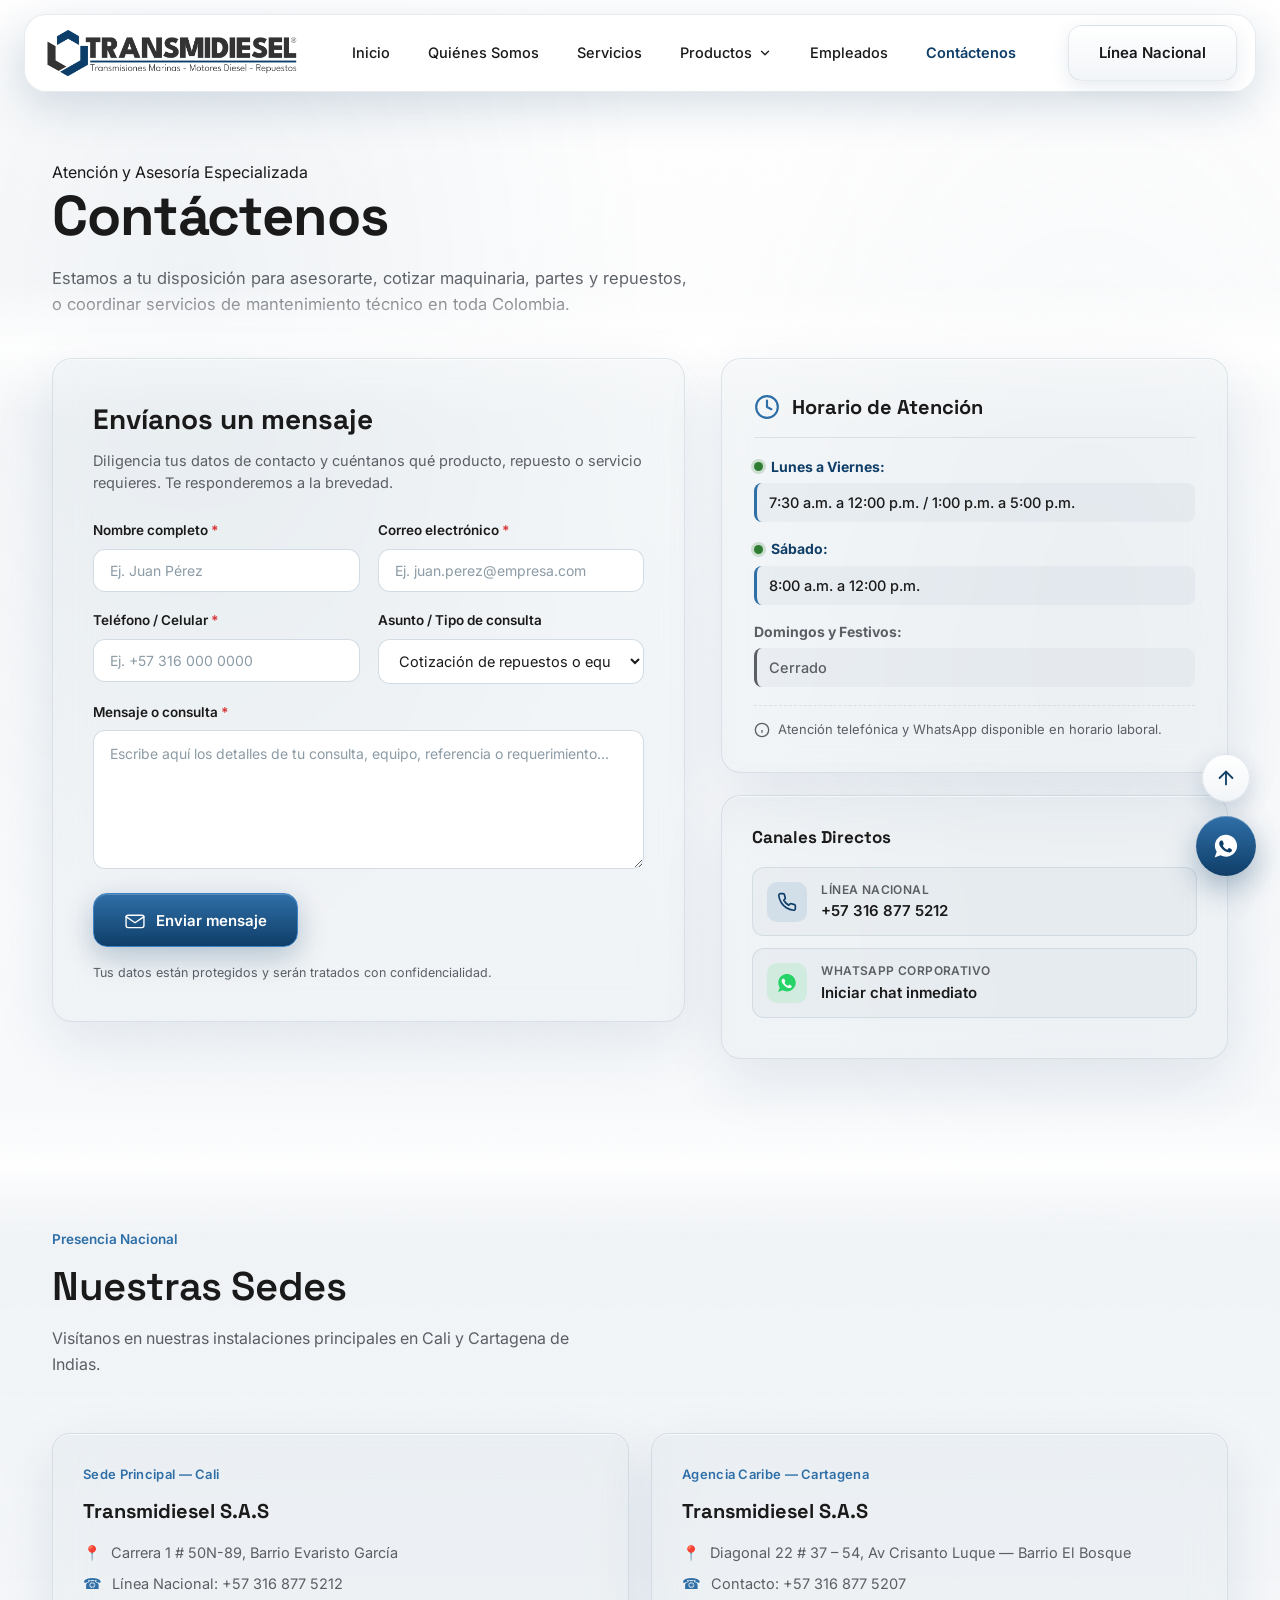
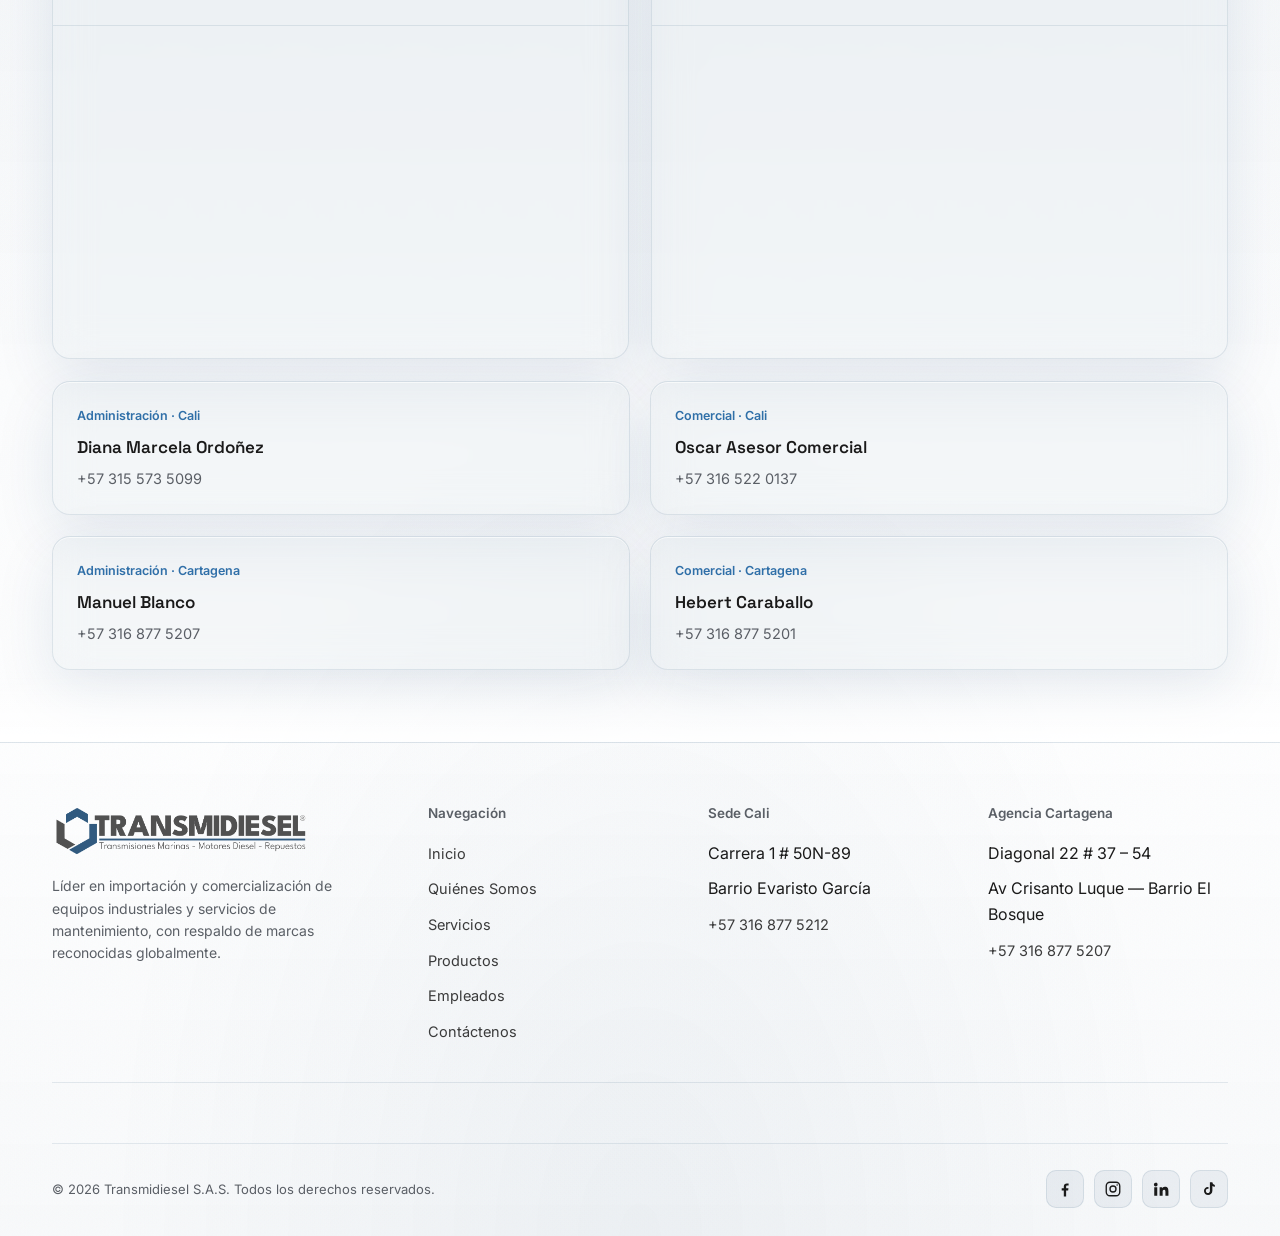
==== commit f18c465e: "Initial commit - Proyecto Transmidiesel con partials y admin" ====
--- a/contactenos/index.html
+++ b/contactenos/index.html
@@ -361,24 +361,10 @@
       </div>
     </div>
 
-    <!-- Fila de certificados organizada en la parte inferior -->
+        <!-- Fila de certificados — se llena dinámicamente desde la API -->
     <div class="footer-certs-strip">
-      <div class="footer-certs">
-        <a href="https://drive.google.com/file/d/1tUCS5XpRbFDOzavGLTw8GLl5oagov1KM/view" target="_blank" rel="noopener" class="footer-cert" aria-label="Certificación Coface" title="Certificado Coface">
-          <img src="../Certificados/coface.png" alt="Coface">
-        </a>
-        <a href="https://drive.google.com/file/d/19A8tL2YiLWpuYOBLWedSsei4WFTLczVw/view" target="_blank" rel="noopener" class="footer-cert" aria-label="Certificación PAR Servicios" title="Certificado PAR Servicios">
-          <img src="../Certificados/par.png" alt="PAR">
-        </a>
-        <a href="https://drive.google.com/file/d/1pvsPGOfZW7c02YCRyURUdB-tuwCg8caQ/view" target="_blank" rel="noopener" class="footer-cert" aria-label="Licencia DIMAR" title="Licencia DIMAR">
-          <img src="../Certificados/dimar logo.png" alt="DIMAR">
-        </a>
-        <a href="https://www.sgs.com/en/certified-clients-and-products/verify-certificate?id=5d58a8f4-052a-4752-a21d-c325ac1fa388" target="_blank" rel="noopener" class="footer-cert" aria-label="Certificación SGS ISO 9001" title="Certificación SGS ISO 9001">
-          <img src="../Certificados/ISO-9001.png" alt="ISO 9001">
-        </a>
-        <a href="https://www.sgs.com/en/certified-clients-and-products/verify-certificate?id=2b3816a8-7ab1-468b-b4c7-d334e0a2586e" target="_blank" rel="noopener" class="footer-cert" aria-label="Certificación SGS ISO 14001" title="Certificación SGS ISO 14001">
-          <img src="../Certificados/ISO-14001.png" alt="ISO 14001">
-        </a>
+      <div class="footer-certs" id="footerCerts">
+        <!-- Se llena dinámicamente desde api/certificaciones.php -->
       </div>
     </div>
 
@@ -449,6 +435,7 @@
 </div>
 
 <script src="../script.js" defer></script>
+<script src="../footer-certs.js" defer></script>
 
 <!-- ================= SCRIPT DEL FORMULARIO CON GOOGLE APPS SCRIPT ================= -->
 <script>
